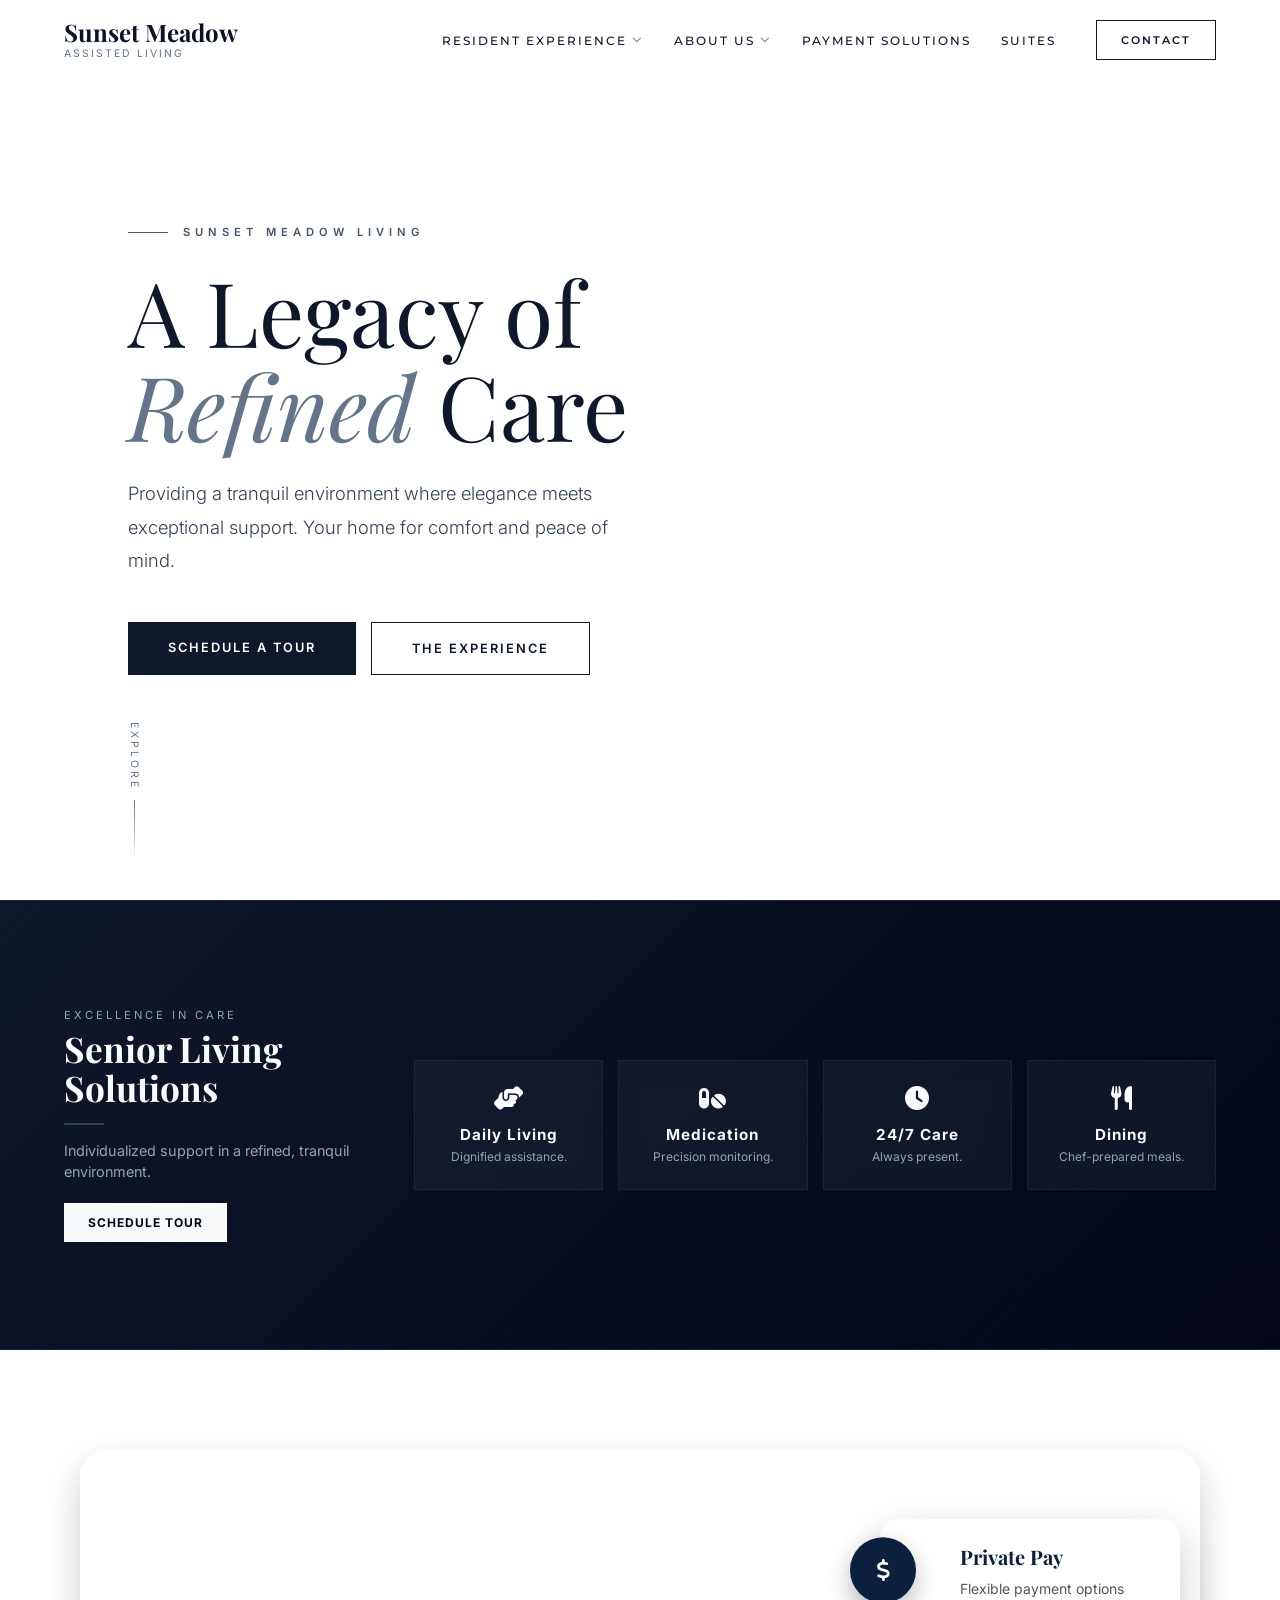
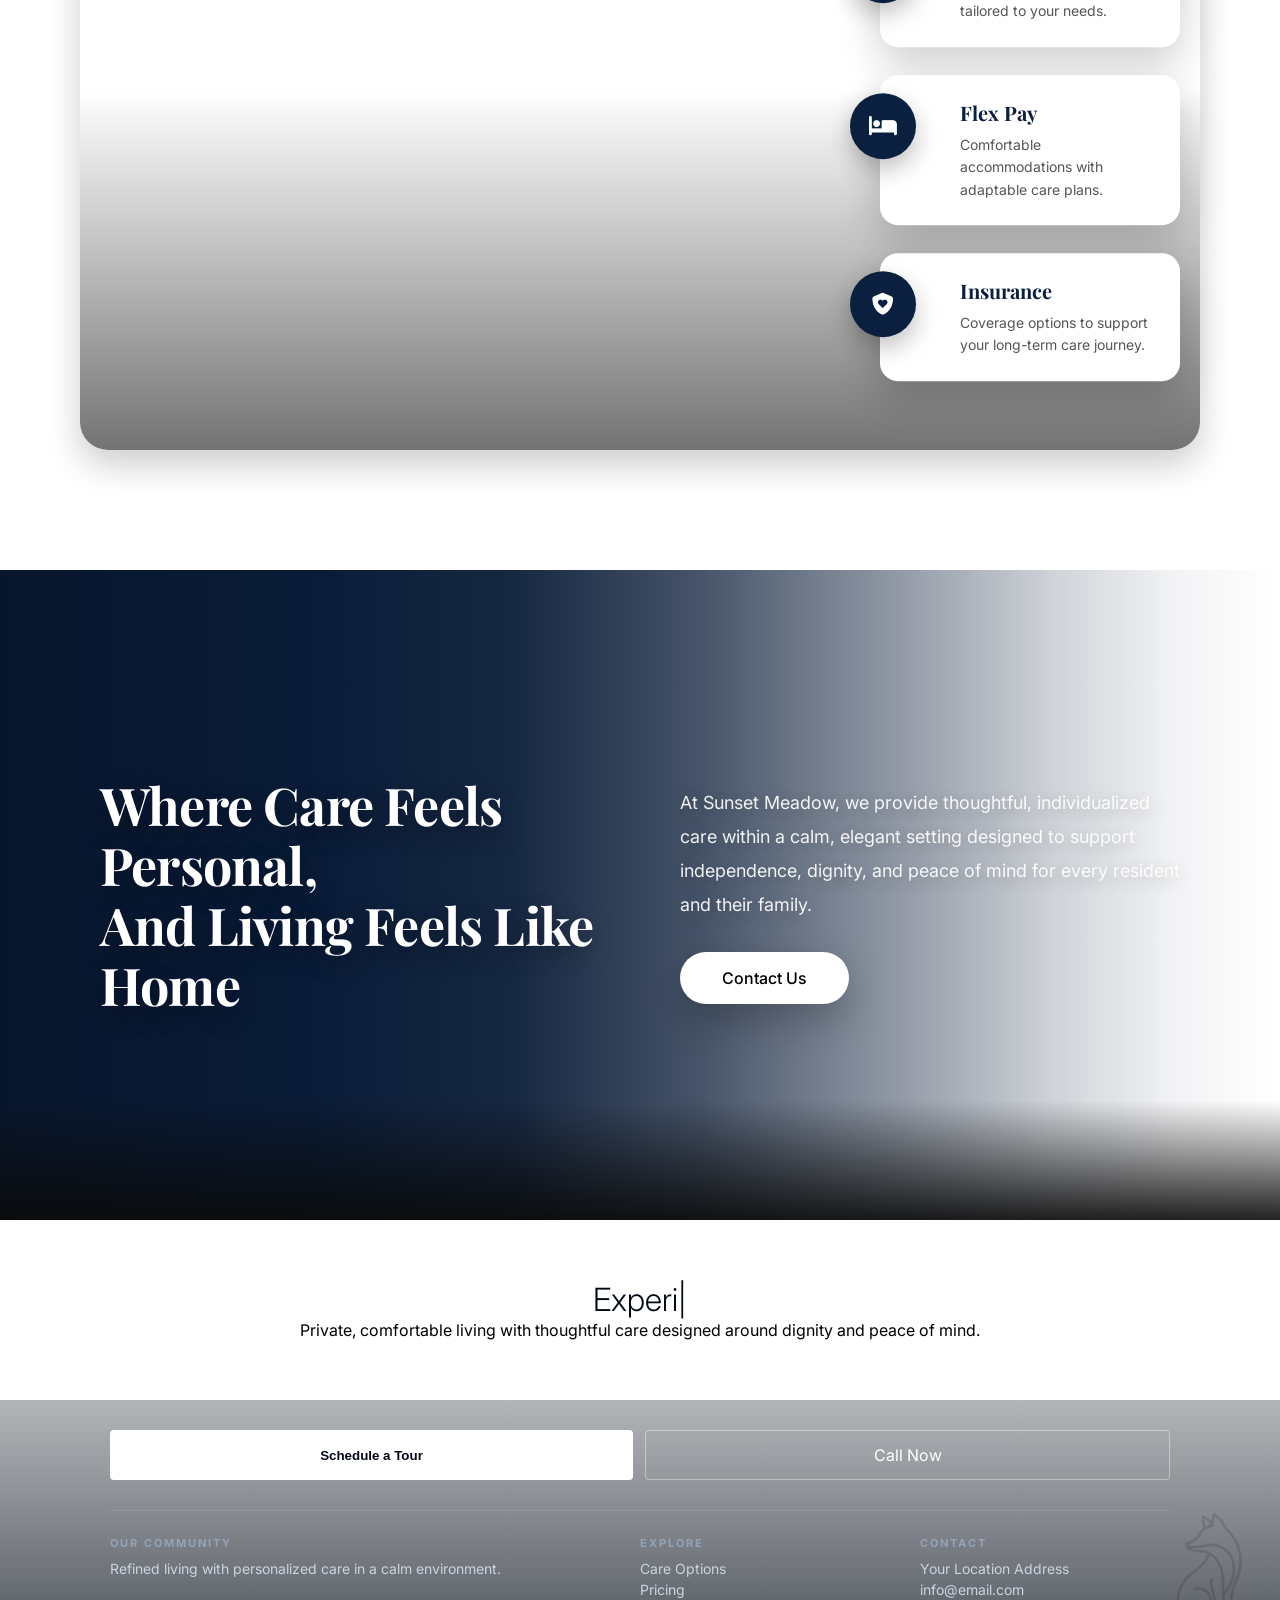
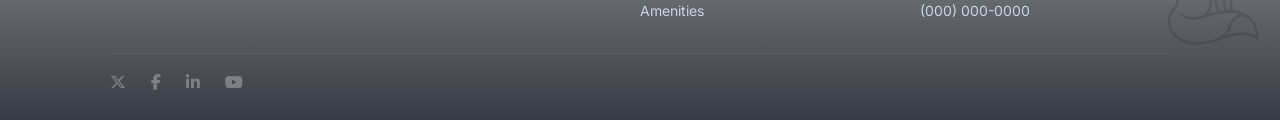
==== index.html @ da9f453d "Update index.htmlperfect base" ====
<!DOCTYPE html>
<html lang="en">

<head>

<meta charset="UTF-8">
<meta name="viewport" content="width=device-width, initial-scale=1.0">

<title>Sunset Meadow Living</title>

<link rel="stylesheet" href="style.css">

<link href="https://fonts.googleapis.com/css2?family=Playfair+Display:wght@500;600;700&family=Inter:wght@300;400;500&display=swap" rel="stylesheet">

<link href="https://fonts.googleapis.com/css2?family=Cormorant+Garamond:ital,wght@0,300;0,600;1,400&family=Montserrat:wght@200;400&display=swap" rel="stylesheet">

<link rel="stylesheet" href="https://cdnjs.cloudflare.com/ajax/libs/font-awesome/6.5.0/css/all.min.css">
</head>

  
<body>

<header class="main-header">
  <nav class="navbar">
    <a href="index.html" class="logo">
      <div class="logo-type">
        <span class="brand-name">Sunset Meadow</span>
        <span class="brand-sub">Assisted Living</span>
      </div>
    </a>

    <div class="nav-wrapper">
      <ul class="nav-links">
        <li class="dropdown">
          <a href="#" class="nav-item">Resident Experience<i class="fa-solid fa-chevron-down"></i></a>
          <ul class="dropdown-menu">
            <li><a href="#">Events</a></li>
            <li><a href="#">THE TABLE</a></li>
            <li><a href="#">Car Service</a></li>
            <li><a href="#">Life Enrichment</a></li>
          </ul>
        </li>
        <li class="dropdown">
          <a href="about.html" class="nav-item">About Us <i class="fa-solid fa-chevron-down"></i></a>
          <ul class="dropdown-menu">
            <li><a href="#">Leadership Team</a></li>
            <li><a href="#">Mission & Vision</a></li>
            <li><a href="#">Who We Serve</a></li>
            <li><a href="#">Admission Process</a></li>
          </ul>
        </li>
        <li><a href="payment.html" class="nav-item">Payment Solutions</a></li>
        <li><a href="#" class="nav-item">Suites</a></li>
      </ul>
      
      <a href="tel:YOURNUMBER" class="nav-cta">Contact</a>
    </div>

    <div class="menu-button" onclick="toggleMenu()">
      <span class="bar"></span>
      <span class="bar"></span>
    </div>
  </nav>
</header>


<div id="sideMenu" class="side-menu">
    <span class="close-btn" onclick="toggleMenu()">&times;</span>
    
    <div class="mobile-nav-content">
        <div class="mobile-dropdown">
            <a href="#" class="main-link">Resident Experience <i class="fa-solid fa-chevron-down"></i></a>
            <div class="sub-links">
                <a href="#">Events</a>
                <a href="#">The Table</a>
                <a href="#">Car Service</a>
                <a href="#">Life Enrichment</a>
            </div>
        </div>

        <div class="mobile-dropdown">
            <a href="about.html" class="main-link">About Us <i class="fa-solid fa-chevron-down"></i></a>
            <div class="sub-links">
                <a href="about.html">Leadership Team</a>
                <a href="about.html">Mission & Vision</a>
                <a href="about.html">Who We Serve</a>
                <a href="about.html">Admission Process</a>
            </div>
        </div>

        <a href="payment.html" class="main-link">Payment Solutions</a>

        <a href="#" class="main-link">Suites</a>

        <a href="tel:YOURNUMBER" class="nav-cta">Contact Us</a>
    </div>
</div>


<section class="hero">
    <div class="hero-light-overlay"></div>

    <div class="hero-content">
        <div class="hero-badge">
            <span class="badge-line"></span>
            <span class="badge-text">Sunset Meadow Living</span>
        </div>
        
        <h1>A Legacy of <br><span class="italic-serif">Refined</span> Care</h1>
        
        <p>Providing a tranquil environment where elegance meets exceptional support. Your home for comfort and peace of mind.</p>

        <div class="hero-buttons">
            <a href="#" class="btn-midnight">Schedule A Tour</a>
            <a href="#" class="btn-glass-light">The Experience</a>
        </div>
    </div>

    <div class="scroll-indicator">
        <span class="scroll-text">Explore</span>
        <div class="scroll-line"></div>
    </div>
</section>



<section class="services-section premium-reveal">
  <div class="services-overlay"></div>

  <div class="services-container">
    
    <div class="services-sidebar">
      <span class="sub-label">Excellence in Care</span>
      <h2>Senior Living<br>Solutions</h2>
      <div class="accent-line"></div>
      <p>Individualized support in a refined, tranquil environment.</p>
      <div class="services-actions">
        <a href="#" class="btn-main">Schedule Tour</a>
      </div>
    </div>

    <div class="services-grid-thin">
      <div class="glass-card">
        <i class="fas fa-hands-helping"></i>
        <div class="card-text">
          <h3>Daily Living</h3>
          <p>Dignified assistance.</p>
        </div>
      </div>

      <div class="glass-card">
        <i class="fas fa-pills"></i>
        <div class="card-text">
          <h3>Medication</h3>
          <p>Precision monitoring.</p>
        </div>
      </div>

      <div class="glass-card">
        <i class="fas fa-clock"></i>
        <div class="card-text">
          <h3>24/7 Care</h3>
          <p>Always present.</p>
        </div>
      </div>

      <div class="glass-card">
        <i class="fas fa-utensils"></i>
        <div class="card-text">
          <h3>Dining</h3>
          <p>Chef-prepared meals.</p>
        </div>
      </div>
    </div>

  </div>
</section>


</div>
<script>
const featureLinks = document.querySelectorAll(".feature-card");

featureLinks.forEach(link => {
  link.addEventListener("click", () => {

    // 🔥 vibration (mobile onlpery)
    if(navigator.vibrate){
      navigator.vibrate(15);
    }

  });
});
</script>

<section class="feature-section">

  <div class="feature-container">

    <!-- ✅ ONLY ONE MAIN CARD -->
    <div class="feature-large">

      <!-- TEXT -->

        <div class="feature-text hide-mobile">
    <h2>
        <span>Live</span>
        <span>Comfortably</span>
    </h2>
    <p>
        Find Peace of Mind, With Flexible Payment Options That Make Care Affordable and Simple. Our Counselors can help.
    </p>
</div>
    

      <!-- ✅ ICON CARDS INSIDE MAIN CARD -->
      <div class="feature-cards">

        <a href="private-pay.html" class="feature-card">
          <i class="fa-solid fa-dollar-sign"></i>
          <h3>Private Pay</h3>
          <p>Flexible payment options tailored to your needs.</p>
        </a>

        <a href="flex-pay.html" class="feature-card">
          <i class="fa-solid fa-bed"></i>
          <h3>Flex Pay</h3>
          <p>Comfortable accommodations with adaptable care plans.</p>
        </a>

        <a href="insurance.html" class="feature-card">
          <i class="fa-solid fa-shield-heart"></i>
          <h3>Insurance</h3>
          <p>Coverage options to support your long-term care journey.</p>
        </a>

      </div>

    </div> <!-- ✅ END feature-large -->

  </div> <!-- END container -->

</section>

<!-- ✅ SCRIPT OUTSIDE (clean + safe) -->
<script>
const featureLinks = document.querySelectorAll(".feature-card");

featureLinks.forEach(link => {
  link.addEventListener("click", () => {
    if (navigator.vibrate) {
      navigator.vibrate(15);
    }
  });
});
</script>



<section class="cta-section">

  <!-- BACKGROUND SLIDES -->
  <div class="cta-bg">
    <div class="cta-slide"></div>
    <div class="cta-slide"></div>
    <div class="cta-slide"></div>
    <div class="cta-slide"></div>
  </div>

  <!-- DARK OVERLAY -->
  
<div class="cta-gradient"></div>
  <!-- CONTENT -->
  <div class="cta-content">

  <!-- LEFT SIDE -->
  <div class="cta-left">
    <h2>
      Where Care Feels Personal,<br>
      And Living Feels Like Home
    </h2>
  </div>

  <!-- RIGHT SIDE -->
  <div class="cta-right">
    <p>
      At Sunset Meadow, we provide thoughtful, individualized care within a calm,
      elegant setting designed to support independence, dignity, and peace of mind
      for every resident and their family.
    </p>

    <a href="#" class="cta-btn">Contact Us</a>
  </div>

</div>



</section>


<section class="pre-footer">
  <div class="pre-footer-content">
    <h2 id="typing-text"></h2>
    <p>Private, comfortable living with thoughtful care designed around dignity and peace of mind.</p>
  </div>
</section>

<footer class="video-footer animate-on-scroll">
  
  <video autoplay muted loop playsinline class="footer-video-bg">
    <source src="timelapse-of-noctilucent-clouds-and-a-vibrant-sunrise.mp4" type="video/mp4">
  </video>

  <div class="footer-tint"></div>

  <div class="footer-fox">
    <img src="fox.svg" alt="Fox Logo">
  </div>

  <div class="footer-content">
    <div class="footer-actions">
      <button class="btn-gold" onclick="openModal()">Schedule a Tour</button>
      <a href="tel:0000000000" class="btn-phone">Call Now</a>
    </div>

    <div class="footer-grid">
      <div class="grid-col community-col">
        <h4>Our Community</h4>
        <p>Refined living with personalized care in a calm environment.</p>
      </div>

      <div class="grid-col">
        <h4>Explore</h4>
        <div class="footer-links">
          <a href="#">Care Options</a>
          <a href="#">Pricing</a>
          <a href="#">Amenities</a>
        </div>
      </div>

      <div class="grid-col">
        <h4>Contact</h4>
        <p>Your Location Address</p>
        <p>info@email.com</p>
        <p>(000) 000-0000</p>
      </div>

      </div>

    <div class="footer-socials">
  <a href="#"><i class="fa-brands fa-x-twitter"></i></a>
  
  <a href="#"><i class="fa-brands fa-facebook-f"></i></a>
  
  <a href="#"><i class="fa-brands fa-linkedin-in"></i></a>
  
  <a href="#"><i class="fa-brands fa-youtube"></i></a>
</div>

 
  </div>
</footer>




   
  
  <!-- booking model  -->

  
  
<div id="bookingModal" class="modal">

  <div class="modal-content">
    <span class="close" onclick="closeModal()">&times;</span>

    <h2>Schedule a Private Tour</h2>

    <form action="https://formsubmit.co/sunsetmeadowlivingllc@gmail.com" method="POST">

      <input type="text" name="name" placeholder="Full Name" required>
      <input type="tel" name="phone" placeholder="Phone Number" required>
      <input type="email" name="email" placeholder="Email" required>

      <input type="date" name="date" required>

      <select name="service">
        <option>Private Pay</option>
        <option>Flex Pay</option>
        <option>Insurance</option>
      </select>

      <textarea name="notes" placeholder="Additional notes"></textarea>

      <input type="hidden" name="_subject" value="New Tour Booking Request">
      <input type="hidden" name="_captcha" value="false">

      <button type="submit" class="btn-gold">Submit Request</button>
    </form>

  </div>

</div>

  <script>


  window.addEventListener('scroll', function() {
    const header = document.querySelector('.main-header');
    
    // If the user scrolls more than 50px, add the 'scrolled' class
    if (window.scrollY > 50) {
        header.classList.add('scrolled');
    } else {
        header.classList.remove('scrolled');
    }
});

/* ==========================================
   MOBILE DROPDOWN TOGGLE LOGIC
============================================= */
document.querySelectorAll('.mobile-dropdown .main-link').forEach(link => {
    link.addEventListener('click', function(e) {
        // Only trigger if there is a sub-menu
        const subMenu = this.nextElementSibling;
        if (subMenu && subMenu.classList.contains('sub-links')) {
            e.preventDefault(); // Stop the "#" from jumping the page
            
            // Toggle the display
            const isVisible = subMenu.style.display === 'block';
            subMenu.style.display = isVisible ? 'none' : 'block';
            
            // Optional: Rotate the chevron icon
            const icon = this.querySelector('i');
            if(icon) {
                icon.style.transform = isVisible ? 'rotate(0deg)' : 'rotate(180deg)';
                icon.style.transition = '0.3s';
            }
        }
    });
});
/* =========================
   MODAL
========================= */

window.openModal = function(){
  document.getElementById("bookingModal").style.display = "block";
}

window.closeModal = function(){
  document.getElementById("bookingModal").style.display = "none";
}

window.addEventListener("click", function(event){
  const modal = document.getElementById("bookingModal");
  if(event.target === modal){
    modal.style.display = "none";
  }
});

/* =========================
   PARALLAX
========================= */
/* =========================
   PARALLAX
========================= */

/* ==========================================
   1. GLOBAL SCROLL LOGIC 
============================================= */
window.addEventListener('scroll', function() {
    const header = document.querySelector('.navbar');
    if (header) {
        header.classList.toggle('scrolled', window.scrollY > 50);
    }

    const video = document.querySelector(".footer-video");
    if (video) {
        video.style.transform = `translateY(${window.scrollY * 0.2}px)`;
    }
});

/* ==========================================
   2. MENU TOGGLE (Mobile)
============================================= */
function toggleMenu() {
    const menu = document.getElementById("sideMenu");
    menu.classList.toggle("active");
    
    // Prevent background scrolling when menu is open
    if (menu.classList.contains("active")) {
        document.body.style.overflow = "hidden";
    } else {
        document.body.style.overflow = "auto";
    }
}
const observerOptions = {
    root: null,
    // rootMargin '0px -20px' helps trigger animations slightly before 
    // they hit the viewport edge on narrow mobile screens
    rootMargin: '0px 0px -50px 0px', 
    threshold: 0.05 // Trigger when only 5% of the card is visible
};

const observer = new IntersectionObserver((entries) => {
    entries.forEach(entry => {
        if (entry.isIntersecting) {
            entry.target.classList.add('is-visible');
        }
    });
}, observerOptions);

// Apply it to your section and cards
document.querySelectorAll('.premium-reveal, .glass-card').forEach(el => {
    observer.observe(el);
});

   
    
/* ==========================================
   3. ANIMATIONS & TYPING
============================================= */
const featureCards = document.querySelectorAll(".feature-card");
const ctaSection = document.querySelector(".cta-content");
const footerSection = document.querySelector(".video-footer");
const preFooter = document.querySelector(".pre-footer");

let hasTyped = false; 

function typeWriter() {
    const target = document.getElementById("typing-text");
    const typeText = "Experience Care That Feels Like Home";
    let typeIndex = 0;

    function type() {
        if (target && typeIndex < typeText.length) {
            target.innerHTML += typeText.charAt(typeIndex);
            typeIndex++;
            setTimeout(type, 70);
        }
    }
    type();
}

const universalCallback = (entries) => {
    entries.forEach(entry => {
        if (entry.isIntersecting) {
            entry.target.classList.add("show");
            
            if (entry.target.classList.contains("pre-footer") && !hasTyped) {
                hasTyped = true;
                typeWriter();
            }
            
            if (entry.target.classList.contains("video-footer")) {
                entry.target.classList.add("is-visible"); 
            }
        } else {
            // Only remove 'show' for cards so they re-animate
            if (entry.target.classList.contains("feature-card")) {
                entry.target.classList.remove("show");
            }
        }
    });
};

const mainObserver = new IntersectionObserver(universalCallback, { threshold: 0.15 });

// Activate Observers
featureCards.forEach(card => mainObserver.observe(card));
if (ctaSection) mainObserver.observe(ctaSection);
if (preFooter) mainObserver.observe(preFooter);
if (footerSection) mainObserver.observe(footerSection);

</script> 

    <script>
      window.chatbaseConfig = {
        chatbotId: "PhPwg7-iLonUCo-_uKjPY",
      }
    </script>
    <script
      src="https://www.chatbase.co/embed.min.js"
      id="PhPwg7-iLonUCo-_uKjPY"
      defer>
    </script>

    
</script> </body>
</html>
---- style.css ----
/* RESET perfect */



/* perfectNAVBAR */

/* --- EDITORIAL NAVBARperfectbasee --- */
/* --- EDITORIAL NAVBAR --- */


/* --- INITIAL STATE (Top of page) --- */
/* ==========================================
   EDITORIAL SLIM NAVBAR (OUTLINE LOGO)
============================================= */

/* --- 1. HEADER CORE --- */
.main-header {
    position: fixed;
    top: 0;
    left: 0;
    width: 100%;
    z-index: 1000;
    transition: all 0.4s cubic-bezier(0.4, 0, 0.2, 1);
    background: transparent;
}

/* Scrolled State (Frosted White) */
.main-header.scrolled {
    background: rgba(255, 255, 255, 0.85);
    backdrop-filter: blur(15px);
    -webkit-backdrop-filter: blur(15px);
    box-shadow: 0 4px 30px rgba(0, 0, 0, 0.03);
}

/* --- 2. NAVIGATION LAYOUT --- */
.navbar {
    width: 100%;
    max-width: 1440px;
    margin: 0 auto;
    padding: 20px 5%; /* Breathable for cottage comfort */
    display: flex;
    justify-content: space-between;
    align-items: center;
    transition: padding 0.4s ease;
}

.main-header.scrolled .navbar {
    padding: 12px 5%; 
}

/* --- 3. LOGO LOCKUP (FOX + TEXT) --- */


/* Brand Typography */
/* Removes the link underline and forces the brand color */
.logo {
    text-decoration: none !important; /* This kills the line */
    display: flex;
    align-items: center;
    outline: none;
}

.logo-type {
    display: flex;          /* Activates Flexbox */
    flex-direction: column; /* Stacks children vertically */
    align-items: flex-start; /* Keeps them aligned to the left */
    text-decoration: none;  /* Double-check to keep lines off */
    line-height: 1.1;       /* Pulls the two lines closer together for a tight, pro look */
}

/* Optional: Add a tiny bit of space if they feel too crowded */
.brand-name {
    margin-bottom: 2px;
}

/* Optional: Subtle hover effect instead of an underline */
.logo:hover .brand-name {
    color: #64748b; /* Shifts to Slate Grey on hover */
    transition: 0.3s ease;
}

/* --- 4. NAV LINKS MENU --- */
.nav-links {
    display: flex;
    list-style: none;
    gap: 35px;
}

.nav-item {
    text-decoration: none;
    font-family: 'Montserrat', sans-serif;
    font-size: 0.75rem;
    font-weight: 600;
    text-transform: uppercase;
    letter-spacing: 2px;
    color: #0a1128;
    transition: 0.3s;
}

.nav-item:hover {
    color: #64748b;
}/* Keep the rest of the logo text looking sharp */

.brand-name {
    font-family: 'Playfair Display', serif;
    font-size: 1.5rem; 
    font-weight: 700;
    color: #0a1128;
    line-height: 1;
}

.brand-sub {
    font-family: 'Inter', sans-serif;
    font-size: 0.65rem;
    text-transform: uppercase;
    letter-spacing: 2px;
    color: #64748b;
    margin-top: 2px;
}

.logo-mark svg {
    height: 100%;
    width: 100%;
    /* This color is what "currentColor" refers to */
    color: #0f172a; 
    display: block;
}

/* Nav Links */
.nav-wrapper {
    display: flex;
    align-items: center;
    gap: 40px;
}

.nav-links {
    display: flex;
    list-style: none;
    gap: 30px;
}

.nav-item {
    text-decoration: none;
    font-family: 'Montserrat', sans-serif;
    font-size: 0.75rem;
    font-weight: 500;
    text-transform: uppercase;
    letter-spacing: 2px;
    color: #0f172a;
    transition: 0.3s;
    display: flex;
    align-items: center;
    gap: 5px;
}

.nav-item i {
    font-size: 0.6rem;
    opacity: 0.5;
}

.nav-item:hover {
    color: #64748b;
}

/* Dropdown Menu - Editorial Style */
.dropdown { position: relative; }

.dropdown-menu {
    position: absolute;
    top: 150%;
    left: 0;
    background: #ffffff;
    min-width: 200px;
    padding: 20px;
    list-style: none;
    opacity: 0;
    visibility: hidden;
    transform: translateY(10px);
    transition: 0.3s;
    box-shadow: 0 10px 40px rgba(0,0,0,0.08);
    border-top: 2px solid #0f172a;
}

.dropdown:hover .dropdown-menu {
    opacity: 1;
    visibility: visible;
    transform: translateY(0);
}

.dropdown-menu li a {
    text-decoration: none;
    font-family: 'Montserrat', sans-serif;
    font-size: 0.7rem;
    color: #475569;
    display: block;
    padding: 10px 0;
    letter-spacing: 1px;
    transition: 0.2s;
}

.dropdown-menu li a:hover {
    color: #0f172a;
    padding-left: 5px;
}

/* Nav CTA Button */
.nav-cta {
    text-decoration: none;
    font-family: 'Montserrat', sans-serif;
    font-size: 0.7rem;
    font-weight: 600;
    text-transform: uppercase;
    letter-spacing: 2px;
    padding: 12px 24px;
    border: 1px solid #0f172a;
    color: #0f172a;
    transition: 0.4s;
}

.nav-cta:hover {
    background: #0f172a;
    color: #fff;
}

/* Menu Button (Mobile) */
.menu-button {
    display: none;
    flex-direction: column;
    gap: 6px;
    cursor: pointer;
}

.bar {
    width: 25px;
    height: 1px;
    background: #0f172a;
    transition: 0.3s;
}

/* --- MOBILE NAV --- */
@media (max-width: 992px) {
    .nav-wrapper { display: none; }
    .menu-button { display: flex; }
    .main-header { padding: 15px 0; }
}
.mobile-group {
    display: flex;
    flex-direction: column;
    margin-bottom: 25px;
    width: 100%;
    text-align: center;
}

.group-title {
    font-size: 0.7rem;
    text-transform: uppercase;
    letter-spacing: 2px;
    color: #64748b; /* Your Brand Grey */
    margin-bottom: 10px;
}

.mobile-nav-content a {
    font-size: 1.2rem;
    padding: 8px 0;
    color: white;
    text-decoration: none;
    transition: 0.3s;
}

.mobile-nav-content a:hover {
    color: #94a3b8; /* Light slate hover */
}
/* SIDE MENU */

/* =========================
   FULL SCREEN MOBILE MENU
   ========================= */
/* ==========================================
   FINAL CLEAN MOBILE MENU (RIGHT SLIDE)
   ============================================= */
/* ==========================================
   FINAL CLEAN MOBILE MENU (RIGHT SLIDE)
   ============================================= */
.side-menu {
    height: 100%;
    width: 0; 
    position: fixed;
    z-index: 2000;
    top: 0;
    right: 0; 
    left: auto;
    
    /* --- THE FROSTED GLASS RECIPE --- */
    background: rgba(255, 255, 255, 0.7) !important; /* Lowered opacity for more transparency */
    backdrop-filter: blur(20px) saturate(160%) !important; /* Deep blur + vibrant colors behind */
    -webkit-backdrop-filter: blur(20px) saturate(160%); /* Safari Support */
    
    border-left: 1px solid rgba(255, 255, 255, 0.3); /* Soft edge highlight */
    overflow-x: hidden;
    transition: 0.5s cubic-bezier(0.77, 0.2, 0.05, 1.0);
    padding-top: 100px;
    display: flex;
    flex-direction: column;
}
/* SUB LINKS (GREY - NO LINES) */
/* Ensure the sub-links are hidden initially */
.sub-links {
    display: none;
    padding: 10px 0 20px 0;
    text-align: center;
}
.sub-links a {
    font-family: 'Montserrat', sans-serif;
    font-size: 1.1rem;
    color: #6c757d !important;
    text-decoration: none;
    padding: 8px 0;
    display: block;
    border: none !important;
}

/* Slide distance - Full screen */
.side-menu.active {
    width: 100%;
}

.mobile-nav-content {
    width: 100%;
    padding: 0 40px;
    text-align: center;
}

/* MAIN LINKS (MIDNIGHT BLUE - NO LINES) */
.main-link {
    font-family: 'Playfair Display', serif;
    font-size: 1.8rem;
    color: #0a1128 !important; 
    text-decoration: none;
    padding: 20px 0;
    display: block;
    border: none !important; /* Removes the grey lines */
}




/* THE BUTTON (MIDNIGHT) */
.side-menu .nav-cta {
    background: #0a1128;
    color: #ffffff !important;
    margin: 40px auto 0;
    padding: 18px 40px;
    display: inline-block;
    min-width: 200px;
    font-family: 'Montserrat', sans-serif;
    text-transform: uppercase;
    letter-spacing: 2px;
    text-decoration: none;
    font-weight: 600;
}

.close-btn {
    color: #0a1128;
    position: absolute;
    top: 30px;
    right: 30px;
    font-size: 35px;
    cursor: pointer;
}

/* HERO */

/* --- FULL-WIDTH LIGHT LUXURY HERO --- */
/* BASE HERO LOGIC */
/* 1. BASE HERO DEFAULTS */
/* --- 1. THE MAIN INDEX HERO (Full Height) --- */
/* --- FULL-WIDTH LIGHT LUXURY HERO (RESTORED ORIGINAL) --- */
.hero {
    height: 100vh;
    width: 100%;
    background: url("https://github.com/WhiteLeafcotton/MeadowSunSetliving/blob/main/Image%201.jpeg?raw=true") center/cover no-repeat;
    display: flex;
    align-items: center;
    padding: 0 10%;
    position: relative;
    overflow: hidden;
    background-attachment: fixed; /* Your original parallax effect */
    z-index: 5;
}

/* Specific override for About Page Hero */
.hero.hero-about {
    height: 50vh; 
    background: url("https://github.com/WhiteLeafcotton/MeadowSunSetliving/blob/main/Image%2012.jpeg?raw=true") center/cover no-repeat;
    background-attachment: scroll;
    position: sticky; /* This enables the slide-over */
    top: 0;
    z-index: -1; /* Pushes it back ONLY on the about page */
}

/* THE SLIDE-OVER TRIGGER (ABOUT PAGE ONLY) */
/* This ensures other sections slide over the sticky About hero */
.hero.hero-about ~ section,
.hero.hero-about ~ .main-content-wrapper {
    position: relative;
    z-index: 10;
    background: #ffffff;
}

/* --- THE REST IS YOUR ORIGINAL DESIGN CODE --- */

.hero-light-overlay {
    position: absolute;
    top: 0; left: 0;
    width: 100%; height: 100%;
    background: linear-gradient(to right, 
        rgba(255, 255, 255, 0.7) 0%, 
        rgba(255, 255, 255, 0.3) 50%, 
        transparent 100%);
    z-index: 1;
}

.hero-content {
    position: relative;
    z-index: 2;
    max-width: 750px;
}

.hero-badge {
    display: flex;
    align-items: center;
    gap: 15px;
    margin-bottom: 25px;
}

.badge-line {
    width: 40px;
    height: 1px;
    background: #475569;
}

.badge-text {
    text-transform: uppercase;
    letter-spacing: 5px;
    font-size: 0.7rem;
    color: #475569;
    font-weight: 600;
}

.hero h1 {
    font-size: clamp(50px, 7vw, 90px);
    font-family: "Playfair Display", serif;
    color: #0f172a;
    line-height: 1.05;
    margin-bottom: 25px;
    font-weight: 400;
}

.italic-serif {
    font-style: italic;
    color: #64748b;
}

.hero p {
    font-size: 1.15rem;
    line-height: 1.8;
    color: #334155;
    max-width: 500px;
    margin-bottom: 45px;
    font-weight: 300;
}

/* Luxury Buttons */
.hero-buttons {
    display: flex;
    gap: 15px;
}

.btn-midnight {
    padding: 18px 40px;
    background: #0f172a;
    color: #ffffff;
    text-decoration: none;
    font-size: 0.8rem;
    font-weight: 600;
    letter-spacing: 2px;
    text-transform: uppercase;
    transition: 0.4s ease;
}

.btn-glass-light {
    padding: 18px 40px;
    border: 1px solid #0f172a;
    color: #0f172a;
    text-decoration: none;
    font-size: 0.8rem;
    font-weight: 600;
    letter-spacing: 2px;
    text-transform: uppercase;
    transition: 0.4s ease;
}

.scroll-indicator {
    position: absolute;
    bottom: 40px;
    left: 10%;
    z-index: 2;
    display: flex;
    flex-direction: column;
    align-items: center;
    gap: 10px;
}

.scroll-text {
    font-size: 0.65rem;
    text-transform: uppercase;
    letter-spacing: 3px;
    color: #64748b;
    writing-mode: vertical-lr;
}

.scroll-line {
    width: 1px;
    height: 60px;
    background: linear-gradient(to bottom, #64748b, transparent);
}
/* --- MOBILE ADAPTATION --- */
/* --- EXTRA SPECIAL MOBILE HERO --- */
/* --- MOBILE ADAPTATION --- */
/* --- PREMIUM DESKTOP-STYLE MOBILE HERO --- */
@media (max-width: 768px) {
    .hero {
        padding: 0 10%; /* Keep that generous 10% breathing room on the left */
        justify-content: flex-start; /* Keeps text left-aligned, not centered */
        background-attachment: scroll; /* Better performance on mobile chips */
    }

    .hero-light-overlay {
        /* We make the light wash a bit more solid (0.8) so text is 100% readable over the image */
        background: linear-gradient(to right, 
            rgba(255, 255, 255, 0.85) 0%, 
            rgba(255, 255, 255, 0.4) 70%, 
            transparent 100%);
    }

    .hero-content {
        max-width: 100%; /* Let it use the available width */
        text-align: left; /* Strict left alignment to match desktop */
    }

    .hero h1 {
        font-size: 2.8rem; /* Large enough to feel "Premium" but fits the screen */
        line-height: 1.1;
        margin-bottom: 20px;
    }

    .hero p {
        font-size: 0.95rem;
        max-width: 90%; /* Don't let text hit the right edge */
        margin-bottom: 35px;
    }

    /* Keep the buttons sleek and side-by-side if they fit, or stack elegantly */
    .hero-buttons {
        flex-direction: column; /* Stacking is safer for long mobile text */
        align-items: flex-start;
        gap: 15px;
    }

    .btn-midnight, .btn-glass-light {
        width: auto; /* Keeps them from looking like "blocks" */
        min-width: 200px;
        padding: 14px 25px;
        text-align: center;
    }

    /* The Scroll Indicator - We keep this because it looks expensive */
    .scroll-indicator {
        left: 10%;
        bottom: 30px;
        transform: scale(0.8); /* Scale it down slightly for mobile */
    }

    /* The Fox Watermark - Move it to the bottom right corner */
    .hero-watermark {
        right: 20px;
        bottom: 20px;
        width: 80px;
        opacity: 0.1; /* Keep it very faint like a real watermark */
    }
}
/* SERVICES */

/* --- SERVICES REDESIGN --- */
/* --- ULTRATHIN SERVICES SECTION --- */
/* --- ULTRATHIN MIDNIGHT SERVICES --- */
.services-section {
    position: relative;
    padding: 40px 5%; /* Heavily reduced padding */
    min-height: 450px; /* Forces it to stay thin */
    display: flex;
    align-items: center;
    background: #0f172a; /* Deep Slate Blue/Grey base */
    color: #ffffff;
    overflow: hidden;
    border-top: 1px solid rgba(255,255,255,0.05);
    border-bottom: 1px solid rgba(255,255,255,0.05);
}

.services-overlay {
    position: absolute;
    top: 0; left: 0; width: 100%; height: 100%;
    /* Gradient from Deep Blue-Grey to Black */
    background: linear-gradient(135deg, rgba(15, 23, 42, 0.9) 0%, rgba(2, 6, 23, 0.95) 100%);
    z-index: 1;
}

.services-container {
    position: relative;
    z-index: 2;
    max-width: 1400px;
    margin: 0 auto;
    display: flex;
    gap: 50px;
    align-items: center;
    width: 100%;
}

/* Sidebar Styling */
.services-sidebar {
    flex: 0 0 300px; /* Fixed width for the text side */
}

.sub-label {
    text-transform: uppercase;
    letter-spacing: 3px;
    font-size: 0.7rem;
    color: #94a3b8; /* Steel Grey */
    display: block;
    margin-bottom: 8px;
}

.services-sidebar h2 {
    font-family: 'Playfair Display', serif;
    font-size: 2.2rem;
    line-height: 1.1;
    margin-bottom: 15px;
    color: #f8fafc; /* Crisp White */
}

.accent-line {
    width: 40px;
    height: 2px;
    background: #334155; /* Blue-Grey accent */
    margin-bottom: 15px;
}

.services-sidebar p {
    font-size: 0.9rem;
    color: #94a3b8;
    margin-bottom: 20px;
    line-height: 1.5;
}

/* The Horizontal Grid */
.services-grid-thin {
    flex: 1;
    display: grid;
    grid-template-columns: repeat(4, 1fr); /* 4 boxes in one row */
    gap: 15px;
}

.glass-card {
    background: rgba(30, 41, 59, 0.4); /* Deep Blue-Grey Glass */
    backdrop-filter: blur(12px);
    border: 1px solid rgba(255, 255, 255, 0.05);
    padding: 25px 15px;
    text-align: center;
    transition: all 0.4s cubic-bezier(0.4, 0, 0.2, 1);
}

.glass-card:hover {
    background: rgba(51, 65, 85, 0.6);
    border-color: rgba(255, 255, 255, 0.2);
    transform: translateY(-5px);
}

.glass-card i {
    font-size: 1.5rem;
    color: #f8fafc; /* White icons */
    margin-bottom: 15px;
    display: block;
}

.glass-card h3 {
    font-size: 0.95rem;
    margin-bottom: 5px;
    letter-spacing: 1px;
    color: #f8fafc;
}

.glass-card p {
    font-size: 0.75rem;
    color: #94a3b8;
    margin: 0;
}

/* Buttons */
.btn-main {
    display: inline-block;
    padding: 12px 24px;
    background: #f8fafc;
    color: #020617;
    text-decoration: none;
    font-size: 0.75rem;
    font-weight: 700;
    letter-spacing: 1px;
    text-transform: uppercase;
}

/* Responsive (Stack for mobile) */
/* --- PREMIUM MOBILE REFINEMENT --- */
@media (max-width: 768px) {
    .services-section {
        padding: 40px 20px;
        min-height: auto; /* Let it hug the content */
    }

    .services-container {
        flex-direction: column; /* Stack sidebar over grid */
        gap: 30px;
        text-align: center;
    }

    .services-sidebar {
        flex: 1;
        width: 100%;
    }

    .services-sidebar h2 {
        font-size: 1.8rem; /* Slightly smaller for mobile headers */
        margin-bottom: 10px;
    }

    .accent-line {
        margin: 0 auto 15px; /* Center the line */
    }

    .services-sidebar p {
        font-size: 0.8rem;
        max-width: 280px;
        margin: 0 auto 20px;
    }

    /* THE COMPACT 2x2 GRID */
    .services-grid-thin {
        display: grid;
        grid-template-columns: 1fr 1fr; /* Two boxes per row */
        gap: 10px; /* Tight gap for that "app-like" look */
        width: 100%;
    }

    .glass-card {
        padding: 20px 10px;
        background: rgba(30, 41, 59, 0.5); /* Slightly darker for better mobile contrast */
        border-radius: 4px;
    }

    .glass-card i {
        font-size: 1.2rem; /* Scale down icons */
        margin-bottom: 8px;
    }

    .glass-card h3 {
        font-size: 0.75rem; /* Clean and small */
        letter-spacing: 0.5px;
        margin-bottom: 4px;
    }

    .glass-card p {
        font-size: 0.65rem; /* Ultra-compact descriptions */
        line-height: 1.2;
    }

    .services-actions .btn-main {
        width: 100%; /* Full width button is easier to thumb-click */
        padding: 14px;
        font-size: 0.7rem;
    }
}

/* Extra small screens (iPhone SE / Fold) */
@media (max-width: 380px) {
    .services-grid-thin {
        gap: 8px;
    }
    .services-sidebar h2 {
        font-size: 1.5rem;
    }
}

@media (max-width: 768px) {
    /* 1. Ensure the container doesn't clip the animation */
    .services-section {
        overflow: visible !important;
    }

    /* 2. The "Fade & Slide Up" for mobile cards */
    .glass-card {
        opacity: 0;
        transform: translateY(30px);
        transition: all 0.8s cubic-bezier(0.22, 1, 0.36, 1);
    }

    /* 3. The Magic Trigger: This forces them to appear when 10% on screen */
    .glass-card.is-visible, 
    .premium-reveal.is-visible .glass-card {
        opacity: 1;
        transform: translateY(0);
    }
}
/* =========================
   FEATURE SECTION BACKGROUND
========================= */
/* =========================
   FEATURE SECTION
/* =========================
   FEATURE SECTION
========================= */
/* =========================
   DESKTOP FEATURES (min-width: 769px)
/* =========================
   DESKTOP FEATURES (min-width: 769px)
========================= */
@media (min-width: 769px){

/* =========================
   FEATURE SECTION
========================= */
.feature-section{
  position: relative;
  z-index: 1;
  background-image: url("https://github.com/WhiteLeafcotton/MeadowSunSetliving/blob/main/Gemini_Generated_Image_mslphrmslphrmslp.png?raw=true");
  background-size: cover;
  background-position: center;
  background-repeat: no-repeat;
  padding: 100px 0 120px; /* top + bottom spacing */
}

/* =========================
   CONTAINER
========================= */
.feature-container{
  position: relative;
  max-width: 1200px;
  margin: auto;
  padding: 0 40px;
}

/* =========================
   MAIN CARD
========================= */
.feature-large{
  background-image: url("https://github.com/WhiteLeafcotton/MeadowSunSetliving/blob/main/Image%207.jpeg?raw=true");
  background-size: cover;
  background-position: center;
  border-radius: 28px;
  height: 520px;
  position: relative; /* icons positioned relative to this */
  overflow: visible;  /* allow icons to float slightly outside */
  display: flex;
  align-items: flex-end;
  padding: 40px;
  box-shadow: 0 15px 35px rgba(0,0,0,0.2);
  transition: transform 0.4s ease;
}

.feature-large:hover {
  transform: scale(1.01);
}

/* OVERLAY FOR DEPTH */
.feature-large::after {
  content: '';
  position: absolute;
  inset: 0;
  background: linear-gradient(to top, rgba(0,0,0,0.55), transparent 60%);
  border-radius: 28px;
}

/* =========================
   TEXT ON IMAGE
========================= */
.feature-large h2{
  font-family: 'Playfair Display', serif;
  font-size: 48px;
  line-height: 1.1;
  letter-spacing: -1px;
  margin: 0 0 12px;
  color: white;
}

.feature-large p{
  font-size: 17px;
  line-height: 1.8;
  color: rgba(255,255,255,0.95);
  max-width: 520px;
  margin: 0;
}

/* =========================
   FLOATING CARDS
========================= */
.feature-cards{
  position: absolute;
  top: 50%;                /* vertically center relative to main card */
  right: -40px;             /* slight float outside card */
  transform: translateY(-50%);
  display: flex;
  flex-direction: column;
  gap: 28px;
  width: 360px;
  z-index: 2;
}

/* =========================
   CARD
========================= */
.feature-card{
  position: relative;
  background: white;
  padding: 24px 24px 24px 80px;
  border-radius: 18px;
  box-shadow: 0 15px 40px rgba(0,0,0,0.2);
  display: flex;
  flex-direction: column;
  gap: 8px;
  max-width: 300px;
  cursor: pointer;
  transition: transform 0.4s ease, box-shadow 0.4s ease;
}

.feature-card:hover{
  transform: translateX(8px) translateY(-4px);
  box-shadow: 0 25px 60px rgba(0,0,0,0.3);
}

/* ICON */
.feature-card i{
  position: absolute;
  left: -30px; /* icon pops out slightly */
  top: 18px;
  width: 66px;
  height: 66px;
  display: flex;
  align-items: center;
  justify-content: center;
  font-size: 22px;
  color: white;
  background: #0b1f3f;
  border-radius: 50%;
  box-shadow: 0 10px 25px rgba(0,0,0,0.25);
  transition: transform 0.4s ease, box-shadow 0.4s ease;
}

.feature-card:hover i{
  transform: scale(1.15);
  box-shadow: 0 15px 40px rgba(0,0,0,0.35);
}

/* =========================
   CARD TEXT
========================= */
.feature-card h3{
  font-family: 'Playfair Display', serif;
  font-size: 20px;
  margin: 0;
  color: #0b1f3f;
}

.feature-card p{
  font-size: 14px;
  line-height: 1.6;
  color: #555;
  margin: 0;
}

/* =========================
   FORCE TEXT TO LOOK NON-LINK
========================= */
.feature-card,
.feature-card:link,
.feature-card:visited,
.feature-card:hover,
.feature-card:active,
.feature-card:focus {
  text-decoration: none !important;
  color: inherit !important;
}

.feature-card h3{
  text-decoration: none !important;
}

.feature-card p{
  text-decoration: none !important;
}

/* =========================
   LARGE SCREEN TWEAK
========================= */
@media (min-width: 1200px){
  .feature-large{
    height: 600px;
  }
}

} /* END desktop media query *//* END desktop media query */


 /* MOBILE VIEW */
/* MOBILE VIEW */
/* MOBILE VIEW */
@media (max-width: 768px) {
    /* 1. HIDE THE MAIN TEXT (Live Comfortably) */
    .feature-text, 
    .feature-text h2, 
    .feature-text p,
    .hide-mobile {
        display: none !important;
    }

    /* 2. FEATURE LARGE CARD STYLES */
    .feature-large {
        position: relative;
        display: block;
        width: 82%;
        max-width: 360px;
        height: 420px;
        margin: 20px auto;
        border-radius: 18px;
        overflow: visible;
        background-image: url("https://github.com/WhiteLeafcotton/MeadowSunSetliving/blob/main/Image%207.jpeg?raw=true");
        background-size: cover;
        background-position: center;
    }

    /* 3. FLOATING ICON STACK (Your Icons) */
    .feature-cards {
        position: absolute;
        bottom: 88px;
        right: -20px;
        display: flex;
        flex-direction: column;
        align-items: flex-end;
        gap: 16px;
        z-index: 10;
    }

    .feature-card {
        display: flex !important;
        flex-direction: column !important;
        align-items: center !important;
        padding: 0 !important;
        background: none !important;
        box-shadow: none !important;
        text-decoration: none;
    }

    .feature-card i {
        position: absolute !important;
        width: 66px;
        height: 66px;
        font-size: 38px;
        display: flex;
        align-items: center;
        justify-content: center;
        color: white;
        background: #0b1f3f; /* Your Brand Blue */
        border-radius: 50%;
    }

    .feature-card h3 {
        font-size: 15px;
        font-weight: 500;
        color: white;
        text-align: center;
        margin: 0;
    }

    /* 4. HIDE THE SUBTEXT UNDER INDIVIDUAL ICONS */
    .feature-card p {
        display: none !important;
    }
}
/* PRIMARY BUTTON */

.btn-primary{
padding:16px 42px;
background:#1f3d5a;
color:white;
border-radius:8px;
text-decoration:none;
font-weight:500;
letter-spacing:.5px;
box-shadow:0 8px 25px rgba(0,0,0,.12);
transition:all .25s ease;
}

.btn-primary:hover{
transform:translateY(-3px);
box-shadow:0 12px 35px rgba(0,0,0,.18);
background:#274b6e;
}
@media (max-width: 768px){
  .feature-card i{
    position: static !important;
    transform: none !important;
  }
}
/* SECONDARY BUTTON */

.btn-outline{
padding:16px 42px;
border:2px solid #1f3d5a;
border-radius:8px;
text-decoration:none;
color:#1f3d5a;
font-weight:500;
letter-spacing:.5px;
background:white;
transition:all .25s ease;
}

.btn-outline:hover{
background:#1f3d5a;
color:white;
transform:translateY(-3px);
box-shadow:0 12px 35px rgba(0,0,0,.15);
}
/* CTA */

/* CTA SECTION */
/* =========================
   CTA SECTION (PREMIUM)
========================= */

.cta-section{
  position:relative;
  height:650px;
  display:flex;
  align-items:center;
  overflow:hidden;
  color:white;
}

/* BACKGROUND SLIDES */

.cta-bg{
  position:absolute;
  inset:0;
  z-index:0;
}

.cta-slide{
  position:absolute;
  inset:0;
  background-size:cover;
  background-position:center;
  opacity:0;
  animation:fadeSlide 24s infinite;
}

.cta-slide:nth-child(1){
  background-image:url("https://github.com/WhiteLeafcotton/MeadowSunSetliving/blob/main/Image%201.jpeg?raw=true");
  animation-delay:0s;
}

.cta-slide:nth-child(2){
  background-image:url("https://github.com/WhiteLeafcotton/MeadowSunSetliving/blob/main/Image%204.jpeg?raw=true");
  animation-delay:6s;
}

.cta-slide:nth-child(3){
  background-image:url("https://github.com/WhiteLeafcotton/MeadowSunSetliving/blob/main/Image%203.jpeg?raw=true");
  animation-delay:12s;
}

.cta-slide:nth-child(4){
  background-image:url("https://images.unsplash.com/photo-1582719478250-c89cae4dc85b");
  animation-delay:18s;
}

/* SMOOTH FADE + ZOOM */

@keyframes fadeSlide{
  0%{opacity:0; transform:scale(1);}
  5%{opacity:1;}
  25%{opacity:1; transform:scale(1.08);}
  30%{opacity:0;}
  100%{opacity:0;}
}

/* DARK BLUE → TRANSPARENT GRADIENT */
/* PREMIUM BLUE FADE */

.cta-gradient{
  position:absolute;
  inset:0;
  z-index:1;

  background:linear-gradient(
    90deg,
    #08162d 0%,
    #0a1c38 25%,
    rgba(10,28,56,0.95) 40%,
    rgba(10,28,56,0.75) 55%,
    rgba(10,28,56,0.45) 70%,
    rgba(10,28,56,0.2) 82%,
    rgba(10,28,56,0.05) 92%,
    rgba(10,28,56,0) 100%
  );
}

/* CONTENT LAYOUT */

.cta-content{
  position:relative;
  z-index:5;

  width:100%;
  max-width:1200px;
  margin:0 auto;
  padding:0 60px;

  display:flex;
  justify-content:space-between;
  align-items:flex-end;
  gap:40px;

  opacity:0;
  transform:translateY(60px);
  transition:all 1.2s cubic-bezier(0.22, 1, 0.36, 1);
}

/* =========================
   CLEAN CTA LAYOUT FIX
========================= */

.cta-content{
  position:relative;
  z-index:5;

  max-width:1200px;
  margin:0 auto;
  padding:0 60px;

  display:grid;
  grid-template-columns: 1fr 1fr;
  align-items:center;
  gap:80px;

  opacity:1;
  transform:none;
}

/* LEFT SIDE */

.cta-left h2{
  font-family:'Playfair Display', serif;
  font-size:52px;
  line-height:1.15;
  letter-spacing:-0.8px;

  text-shadow:0 8px 25px rgba(0,0,0,0.35);
}

/* RIGHT SIDE */

.cta-right{
  display:flex;
  flex-direction:column;
  align-items:flex-start;
}

/* PARAGRAPH */

.cta-right p{
  font-size:18px;
  line-height:1.9;
  color:rgba(255,255,255,0.92);

  margin-bottom:30px;
  max-width:500px;

  text-shadow:0 4px 18px rgba(0,0,0,0.25);
}

/* BUTTON */

.cta-btn{
  background:white;
  color:black;
  padding:16px 42px;
  border-radius:40px;
  font-weight:500;
  text-decoration:none;

  box-shadow:0 15px 40px rgba(0,0,0,0.25);
  transition:all .3s ease;
}

.cta-btn:hover{
  transform:translateY(-3px);
  box-shadow:0 20px 50px rgba(0,0,0,0.35);
}

/* STAGGERED ANIMATION */

.cta-left h2,
.cta-left p,
.cta-right{
  opacity:0;
  transform:translateY(30px);
  transition:all .8s ease;
}

.cta-content.show .cta-left h2{
  opacity:1;
  transform:translateY(0);
  transition-delay:.2s;
}

.cta-content.show .cta-left p{
  opacity:1;
  transform:translateY(0);
  transition-delay:.4s;
}

.cta-content.show .cta-right{
  opacity:1;
  transform:translateY(0);
  transition-delay:.6s;
}

/* BOTTOM FADE INTO FOOTER */

.cta-section::after{
  content:"";
  position:absolute;
  bottom:0;
  left:0;
  width:100%;
  height:120px;

  background:linear-gradient(
    to bottom,
    rgba(0,0,0,0),
    rgba(10,10,10,0.9)
  );

  z-index:2;
}

/* =========================
   FEATURE CARD ANIMATION
========================= */

/* Initial hidden state */
.feature-card{
  opacity:0;
  transform:translateY(40px);
  transition:all 0.9s cubic-bezier(0.22, 1, 0.36, 1);
}

/* When visible */
.feature-card.show{
  opacity:1;
  transform:translateY(0);
}

/* Staggered delay (one-by-one effect) */
.feature-card:nth-child(1).show{
  transition-delay:0.1s;
}

.feature-card:nth-child(2).show{
  transition-delay:0.3s;
}

.feature-card:nth-child(3).show{
  transition-delay:0.5s;
}


/* FOOTER */

/* =========================
   LUXURY FOOTER
========================= */

/* =========================
   LUXURY FOOTER (FINAL)
========================= */

/* ==================================
   THE SIGNATURE ESTATE FOOTER
   (Prestige Assisted Living)
   ================================== */

/* ==================================
   THE SUNSET MANOR SIGNATURE FOOTER
   ================================== */

/* ==================================
   DEEP MIDNIGHT LUXE FOOTER
   ================================== */

/* ==================================
   THE SIGNATURE MOTION FOOTER
   (High-End Modern / Sunset Blue)
   ================================== */

/* ==================================
   THE SILVER FOX ESTATE FOOTER
   (4-Column Ultra-Luxe Layout)
   ================================== */


/* THE FLOATING FOX WATERMARK */
/* Replace the URL with your actual SVG/PNG Fox Logo */
/* ==================================
   THE REFINED FOXMOOR FOOTER 
   (Minimalist Fox Watermark)
   ================================== */

/* ==================================
   THE CRESTED FOXMOOR FOOTER 
   (Ultra-Luxe Line Art Version)
   ================================== */

/* ==================================
   THE VISIBLE CREST FOOTER 
   (High-Contrast Luxe Version)
   ================================== */

/* ==================================
   THE SIGNATURE FOX FOOTER 
   (High-Definition Watermark)
   ================================== */

/* =========================
   LUXURY VIDEO FOOTER - FINAL
========================= */

/* =========================
   ELITE FOOTER FINAL
========================= */
/* =========================
   LUXURY FOOTER FINAL
========================= */

/* =========================
   TOP WHITE SECTION
========================= */

/* =========================
   FOOTER BASE
/* --- RESET & BASE --- */
/* --- RESET & BASE --- */
* { margin: 0; padding: 0; box-sizing: border-box; }
body { font-family: sans-serif; overflow-x: hidden; }

/* --- 1. PRE-FOOTER (WHITE) + TYPING CURSOR --- */
.pre-footer {
  background: #ffffff;
  text-align: center;
  padding: 60px 20px;
}
.pre-footer h2 { 
  font-size: 32px; 
  color: #030a16; 
  min-height: 40px; /* Prevents layout jump while typing */
  font-weight: 300;
}
/* The flashing typing cursor */
#typing-text::after {
  content: "|";
  animation: blink 0.7s infinite;
}
@keyframes blink { 0%, 100% { opacity: 1; } 50% { opacity: 0; } }

/* --- 2. ULTRA-SLIM VIDEO STRIP --- */
/* Update this in your CSS to match your existing animation style */
.video-footer {
  opacity: 0;
  transform: translateY(20px);
  transition: all 0.8s ease-out;
}

/* When the script adds "is-visible", it triggers the slide */
.video-footer.is-visible {
  opacity: 1;
  transform: translateY(0);
}

.footer-video-bg {
  position: absolute;
  top: 50%; left: 50%;
  width: 100%; height: 100%;
  object-fit: cover;
  transform: translate(-50%, -50%);
  z-index: 0;
  filter: brightness(0.4);
}

.footer-tint {
  position: absolute;
  inset: 0;
  background: linear-gradient(to bottom, rgba(3,10,22,0.3), rgba(3,10,22,0.8));
  z-index: 1;
}

.footer-fox {
  position: absolute;
  /* Reduced from 15px to 5px to get closer to the edge */
  bottom: 5px; 
  right: 10px; 
  
  /* Reduced width from 130px to 90px for a sleeker look */
  width: 130px; 
  
  z-index: 2;
  opacity: 0.12; /* Slightly more transparent to keep it subtle */
  pointer-events: none;
}

.footer-fox svg {
  width: 100%;
  height: auto;
  display: block;
  /* This ensures the lines stay crisp even when small */
  color: #ffffff; 
}

/* --- SOCIAL ICONS STYLE --- */
/* --- THE "LUXURY" SOCIALS --- */
.footer-socials {
  display: flex;
  gap: 25px; /* Wider spacing feels more expensive */
  margin-top: 30px;
  padding-top: 20px;
  border-top: 1px solid rgba(255, 255, 255, 0.08); /* Very faint line */
  justify-content: flex-start;
}

.footer-socials a {
  color: rgba(255, 255, 255, 0.3); /* Almost invisible until you hover */
  font-size: 16px; /* Slightly smaller is sleeker */
  transition: all 0.4s cubic-bezier(0.165, 0.84, 0.44, 1);
  text-decoration: none;
  display: flex;
  align-items: center;
  justify-content: center;
}

/* THE HOVER EFFECT */
.footer-socials a:hover {
  color: #ffffff; /* Brightens up perfectly */
  transform: translateY(-2px); /* Very subtle lift */
}

/* --- MOBILE REFINEMENT --- */
@media (max-width: 768px) {
  .footer-socials {
    justify-content: center; /* Centered on mobile for symmetry */
    gap: 35px; /* Even wider gap on mobile to prevent "fat finger" clicks */
  }
}

/* --- 3. CONTENT LAYOUT --- */
.footer-content {
  position: relative;
  z-index: 3;
  width: 100%;
  max-width: 1100px;
  margin: 0 auto;
  padding: 30px 20px;
}

.footer-actions { display: flex; gap: 12px; margin-bottom: 30px; }

.btn-gold {
  flex: 1; background: white; color: #030a16; padding: 14px;
  border: none; border-radius: 4px; font-weight: 600; cursor: pointer;
}

.btn-phone {
  flex: 1; border: 1px solid rgba(255,255,255,0.4); color: white; padding: 14px;
  text-decoration: none; border-radius: 4px; text-align: center;
}

.footer-grid {
  display: grid;
  grid-template-columns: 2fr 1fr 1fr;
  gap: 30px;
  border-top: 1px solid rgba(255,255,255,0.1);
  padding-top: 25px;
}

.footer-grid h4 { font-size: 11px; letter-spacing: 2px; text-transform: uppercase; color: #94a3b8; margin-bottom: 10px; }
.footer-grid p, .footer-grid a { color: #cbd5e1; font-size: 14px; text-decoration: none; margin-bottom: 4px; display: block; }

/* --- MOBILE REFINEMENT --- */
@media (max-width: 768px) {
  .video-footer { min-height: 340px; padding: 20px 0; }
  .footer-grid { grid-template-columns: 1fr 1fr; gap: 20px; }
  .community-col { grid-column: span 2; margin-bottom: 5px; }
  .pre-footer h2 { font-size: 26px; }
}
@media (max-width: 768px) {
  .footer-fox {
    width: 70px; /* Even smaller on mobile so it doesn't hit the text */
    bottom: 10px;
    right: 15px;
  }
}
/* =========================
   BOOKING MODAL
========================= */

.modal{
  display:none;
  position:fixed;
  z-index:9999;
  left:0;
  top:0;
  width:100%;
  height:100%;
  background:rgba(0,0,0,0.7);
  backdrop-filter:blur(6px);
}

.modal-content{
  background:#0a1428;
  margin:8% auto;
  padding:40px;
  width:90%;
  max-width:500px;
  border-radius:20px;
  position:relative;
  animation:fadeIn 0.4s ease;
}

.modal-content h2{
  font-family:'Playfair Display', serif;
  margin-bottom:20px;
  background:linear-gradient(to right,#fff,#d6c08d);
  -webkit-background-clip:text;
  -webkit-text-fill-color:transparent;
}

/* CLOSE BUTTON */
.close{
  position:absolute;
  right:20px;
  top:15px;
  font-size:28px;
  cursor:pointer;
}

/* FORM */
.modal form{
  display:flex;
  flex-direction:column;
  gap:15px;
}

.modal input,
.modal select,
.modal textarea{
  padding:12px;
  border-radius:10px;
  border:none;
  background:rgba(255,255,255,0.08);
  color:#fff;
}

.modal textarea{
  min-height:100px;
}

.modal button{
  margin-top:10px;
}

/* ANIMATION */
@keyframes fadeIn{
  from{opacity:0; transform:translateY(20px);}
  to{opacity:1; transform:translateY(0);}
}
/* MOBILE */
@media(max-width:768px){

  .cta-content{
    grid-template-columns:1fr;
    gap:30px;
    padding:0 25px;
  }

  .cta-left h2{
    font-size:36px;
  }

}
@media(max-width:768px){

  .cta-content{
    flex-direction:column;
    align-items:flex-start;
    padding:0 25px;
  }

  .cta-left h2{
    font-size:36px;
  }

  .cta-right{
    margin-top:25px;
  }

}
/* 🔥 REMOVE LINK STYLING (FINAL CLEAN VERSION) */
.feature-card,
.feature-card:link,
.feature-card:visited,
.feature-card:hover,
.feature-card:active,
.feature-card:focus {
  text-decoration: none !important;
  color: inherit !important;
}

/* 🔥 TEXT ONLY (SAFE) */
.feature-card h3{
  color: #0b1f3f !important;
  text-decoration: none !important;
}

.feature-card p{
  color: #555 !important;
  text-decoration: none !important;
}













/* =========================
   ABOUT PAGE SPECIFIC STYLES
   ========================= */
/* ==========================================
   ABOUT PAGE & ELITE SECTIONS
   ============================================= */

/* ==========================================
   REFINED ABOUT PAGE (ANTI-BLEED VERSION)
   ============================================= */


/* =========================
   ABOUT PAGE SPECIFIC STYLES
   ========================= */
/* ==========================================
   EDITORIAL LEADERSHIP SECTION (REFINED)
============================================= */

/* ==========================================
   ULTRATHIN EDITORIAL LEADERSHIP
============================================= */

/* ==========================================
   MAGAZINE OVERLAP & COLUMN LAYOUT
============================================= */

/* ==========================================
   REFINED MAGAZINE LEADERSHIP CSS
============================================= */

/* ==========================================
   VOGUE MAGAZINE EDITORIAL LAYOUT
============================================= */

/* ==========================================
   integrated VOGUE ARTICLE & WRAPPING
============================================= */

/* ==========================================
   VOGUE WRAP: FIXED ASPECT RATIO
============================================= */

/* ==========================================
   VOGUE GRID: NO SQUISHING / REAL WRAP
============================================= */

/* ==========================================
   VOGUE EDITORIAL MASTER STYLING
============================================= */

/* ==========================================
   VOGUE HEADER GRID (VISION + RN)
============================================= */

/* ==========================================
   VOGUE EDITORIAL: MASTER GRID FIX
============================================= */

/* ==========================================
   VOGUE MASTER EDITORIAL STYLE
============================================= */
/* ==========================================
   VOGUE COMPACT: NO CLIP / TIGHT PADDING
============================================= */

/* ==========================================
   ULTIMATE VOGUE EDITORIAL SYSTEM
============================================= */

/* 1. THE MAIN CONTAINER */
.magazine-editorial {
    position: relative;
    padding: 60px 0 0 0; /* Remove bottom padding entirely */
    background: #ffffff;
    overflow: visible; /* Allows the blue to slide in properly */
}
/* If the space below her becomes too large because she moved up, 
   add this to pull the next section up too: */
.magazine-editorial {
    margin-bottom: -120px; 
}


/* 4. THE ROW SPACING */
.editorial-row {
    display: grid;
    grid-template-columns: repeat(12, 1fr);
    gap: 20px;
    margin-bottom: 0; /* Ensures no gap between top and bottom rows */
}

.fox-bg {
    position: absolute;
    top: 50%;
    left: 50%;
    transform: translate(-50%, -50%);
    width: 600px;
    opacity: 0.02;
    z-index: 0;
    pointer-events: none;
}

.editorial-wrapper {
    max-width: 1200px;
    margin: 0 auto;
    padding: 0 40px;
    position: relative;
    z-index: 10;
}



/* VISION (Top Left) */
.vision-box {
    grid-column: span 6;
    align-self: start;
}



/* 1. This controls the gap BETWEEN the Title and the Paragraph */
.magazine-title {
    font-family: 'Playfair Display', serif !important;
    font-size: 3.5rem;
    line-height: 1;
    color: #0f172a;
    /* CHANGE THIS: The 15px is the gap below the title. 
       Lower it to 5px or 0 to close the gap. */
    margin: 15px 0 5px 0; 
}

.magazine-para {
    font-family: 'Inter', sans-serif !important;
    font-size: 1rem;
    line-height: 1.8;
    color: #475569;
    max-width: 480px;
}

/* PHOTO FRAMES (Fixed Aspect Ratio) */
.photo-frame {
    width: 400px; /* Reduced to fit better on screen */
    height: 520px;
    background: #f8fafc;
    overflow: hidden;
}

.photo-frame img {
    width: 100%;
    height: 100%;
    object-fit: cover;
}

/* JULIANNE (Top Right) */
.julianne {
    grid-column: 8 / span 5;
    position: relative;
}

/* ELEANOR (Bottom Stagger) */
.eleanor {
    grid-column: 2 / span 6;
    position: relative;
}

/* OVERLAP TYPOGRAPHY */
.label-stack {
    position: absolute;
    bottom: -40px; /* Pulls text onto the bottom edge of photo */
    width: 100%;
    z-index: 20;
}

.name-label {
    font-family: 'Playfair Display', serif !important;
    font-size: 3.8rem;
    line-height: 0.85;
    color: #0f172a;
    margin-bottom: 20px;
}

.hero-size {
    font-size: 5rem;
}

/* BIO COLUMNS */
.bio-col {
    max-width: 280px;
    padding: 0 20px;
}

.border-left { border-left: 1px solid #c5a059; }
.border-right { border-right: 1px solid #c5a059; margin-left: auto; }

.right-align { text-align: right; right: -40px; }
.left-align { text-align: left; left: 320px; bottom: 40px; }

/* SHARED BRANDING */
.gold-eyebrow { font-family: 'Inter', sans-serif; color: #c5a059; text-transform: uppercase; letter-spacing: 5px; font-size: 0.7rem; font-weight: 600; }
.role-tag { font-family: 'Inter', sans-serif; font-size: 0.6rem; text-transform: uppercase; letter-spacing: 3px; color: #c5a059; display: block; margin-bottom: 8px; }
.mini-bio { font-family: 'Inter', sans-serif; font-size: 0.85rem; line-height: 1.6; color: #334155; }
.italic { font-style: italic; }
.bold { font-weight: 700; color: #0f172a; }

/* MOBILE RESPONSIVE */
@media (max-width: 900px) {
    .editorial-row { display: block; }
    .photo-frame { width: 100%; height: 400px; margin-bottom: 20px; }
    .label-stack { position: static; margin-top: -20px; text-align: left !important; }
    .bio-col { border: none !important; padding: 0 !important; max-width: 100%; }
    .name-label { font-size: 3rem !important; }
}

/* Target Eleanor's row individually */
/* This is the most reliable way to move her up */
.bottom-row.eleanor-adjust {
    transform: translateY(-250px);
    /* This "collapses" the ghost space Eleanor left behind */
    margin-bottom: -250px; 
    position: relative;
    z-index: 2;
}



/* --- ADJUSTING TEXT FOR THE SMALLER ABOUT HERO --- */

/* Targets the main heading on the About page */
.hero.hero-about h1 {
    font-size: 2.5rem; /* Reduced from the standard hero size */
    line-height: 1.1;
    margin-bottom: 15px;
}

/* Targets the paragraph text on the About page */
.hero.hero-about p {
    font-size: 1rem; /* Slightly smaller for a cleaner look */
    max-width: 600px; /* Keeps the text from stretching too wide */
    margin: 0 auto;  /* Centers the paragraph */
}

/* Reduces the spacing of the badge area */
.hero.hero-about .hero-badge {
    margin-bottom: 10px;
    transform: scale(0.9); /* Makes the badge 10% smaller */
}











/* ==========================================
   CLIENTS DIRECTORY - ULTRA-PREMIUM
============================================= */
/* ==========================================
   CLIENT DIRECTORY - BRAND BLUE MASTER
   Refinement: No Fox / Centered Gutter / Sliding Cards
============================================= */
/* ==========================================
   GLOBAL BRAND VARIABLES & CORE
============================================= */
:root {
    --brand-blue: #0c1833;
    --brand-gold: #c5a059;
    --white: #ffffff;
    --text-muted: rgba(255, 255, 255, 0.7);
    --glass-bg: rgba(255, 255, 255, 0.05);
}

* { box-sizing: border-box; margin: 0; padding: 0; }

body {
    font-family: 'Inter', sans-serif;
    overflow-x: hidden;
}

.italic-serif { font-family: 'Cormorant Garamond', serif; font-style: italic; }
.luxe-container { width: 100%; max-width: 1400px; margin: 0 auto; padding: 0 5%; }

/* --- REVEAL ANIMATION ENGINE --- */
.animate-on-scroll {
    opacity: 0;
    transform: translateY(40px);
    transition: all 0.9s cubic-bezier(0.165, 0.84, 0.44, 1);
}

.animate-on-scroll.show, 
.animate-on-scroll.is-visible {
    opacity: 1;
    transform: translateY(0);
}







/* ==========================================
   REFINED SECTION 1: WHO WE SERVE (SLIM)



/* ==========================================
   REFINED SECTION 1: SLIM DIRECTORY (TOP-HEAVY LAYOUT)
============================================= */
/* ==========================================
   REFINED SECTION 1: SLIM DIRECTORY (INFINITE SLIDE)
============================================= */
:root {
    --brand-blue: #0c1833;
    --brand-gold: #c5a059;
}

/* 3. THE DIRECTORY (ULTRA-THIN RIBBON) */
.stewardship-directory {
    position: relative;
    z-index: 20; 
    background-color: #0f172a !important; 
    display: block;
    /* Minimal sauce for a thin ribbon effect */
    padding: 10px 0 20px 0; 
    margin-top: 0; 
    border-top: 1px solid rgba(197, 160, 89, 0.1);
    border-bottom: 1px solid rgba(197, 160, 89, 0.1);
}

/* THE BROW LINE (ONLY TEXT ABOVE CARDS) */
.directory-header {
    padding: 0 10%; 
    margin-bottom: 8px; /* Tight gap to cards */
}

.gold-eyebrow {
    display: block;
    text-transform: uppercase;
    letter-spacing: 4px; /* Increased for high-end look */
    font-size: 0.65rem; 
    color: var(--brand-gold);
    opacity: 0.8;
}

/* THE SLIDER ENGINE */
.dir-scroller-wrap {
    width: 100%;
    display: flex;
    overflow: hidden;
}

.dir-track {
    display: flex;
    gap: 12px; 
    width: max-content;
    animation: scrollInfinite 45s linear infinite; /* Slightly slower for elegance */
}

.dir-track:hover {
    animation-play-state: paused;
}

@keyframes scrollInfinite {
    0% { transform: translateX(0); }
    100% { transform: translateX(-50%); } 
}

/* SLEEK LOW-PROFILE CARD */
.dir-item {
    flex: 0 0 220px; 
    background: rgba(255, 255, 255, 0.02); 
    border: 1px solid rgba(255, 255, 255, 0.08);
    padding: 10px 18px; 
    /* The "Thin" Logic: Cards now hug the text tightly */
    min-height: 85px; 
    display: flex;
    flex-direction: column;
    justify-content: center;
    transition: all 0.4s ease;
}

.dir-item:hover {
    background: rgba(255, 255, 255, 0.05);
    border-color: var(--brand-gold);
}

/* --- REFINED TEXT --- */
.client-type { 
    font-size: 0.9rem; 
    margin-bottom: 2px; 
    font-family: 'Playfair Display', serif;
    color: #ffffff;
    line-height: 1; 
    letter-spacing: 0.5px;
}

.client-status { 
    font-size: 0.55rem; 
    text-transform: uppercase;
    letter-spacing: 1.5px; 
    color: var(--brand-gold);
    line-height: 1;
    margin: 0;
}

/* ICON */
.dir-icon {
    margin-top: 4px;
    line-height: 1;
}

.dir-icon i {
    font-size: 0.9rem; 
    color: rgba(255, 255, 255, 0.2); 
}

/* 11th CARD (GOLD INDEX) */
.dir-index-end {
    border: 1px solid rgba(197, 160, 89, 0.3) !important;
}

.index-digit {
    font-family: 'Playfair Display', serif;
    font-size: 1.6rem; 
    font-weight: 700;
    color: var(--brand-gold);
    line-height: 1;
}
/* ==========================================
   SECTION 2: ADMISSIONS JOURNEY (WHITE THEME)
============================================= */
/* --- BLUEPRINT ADMISSIONS STYLING --- */
/* --- BLUEPRINT ADMISSIONS STYLING --- */

/* --- ADMISSIONS JOURNEY: MASTER LAYOUT --- */

/* --- ADMISSIONS JOURNEY: MASTER LAYOUT --- */

.admissions-journey {
    height: 100vh;
    background: #ffffff;
    display: flex;
    align-items: center;
    padding: 0 10%;
    overflow: hidden;
}

.split-view-container {
    display: grid;
    grid-template-columns: 1fr 1fr; 
    gap: 40px;
    width: 100%;
    max-width: 1400px;
    margin: 0 auto;
    height: 80vh; 
}

/* THE BLUEPRINT OUTLINES */
.journey-card-outline {
    border: 1px solid rgba(15, 23, 42, 0.15); 
    padding: 50px;
    display: flex;
    flex-direction: column;
    justify-content: flex-start; /* Changed to start to support top-aligned header */
    position: relative;
    border-radius: 4px;
    overflow: hidden; /* Keeps scrollbar inside card radius */
}

/* --- LEFT CARD: EDITORIAL CONTENT --- */

.journey-header-editorial {
    margin-bottom: 30px;
    border-bottom: 1px solid rgba(15, 23, 42, 0.05);
    padding-bottom: 25px;
    flex-shrink: 0; /* Prevents header from shrinking when steps scroll */
}

.gold-eyebrow {
    color: #c5a059;
    text-transform: uppercase;
    letter-spacing: 3px;
    font-size: 0.75rem;
    font-weight: 600;
    display: block;
    margin-bottom: 15px;
}

.magazine-title {
    font-size: 3.5rem;
    line-height: 1;
    color: #0f172a;
    margin: 0 0 20px 0;
}

.header-subtext {
    font-size: 1.1rem;
    color: #64748b;
    line-height: 1.6;
    max-width: 90%;
    font-style: italic;
    margin: 0;
}

/* INTERNAL SCROLLING STEPS */
.scrollable-steps {
    flex-grow: 1;
    overflow-y: auto; /* Enables scrolling for steps only */
    padding-right: 15px;
    display: flex;
    flex-direction: column;
    gap: 40px;
}

/* Subtle Premium Scrollbar */
.scrollable-steps::-webkit-scrollbar {
    width: 3px;
}
.scrollable-steps::-webkit-scrollbar-track {
    background: rgba(15, 23, 42, 0.02);
}
.scrollable-steps::-webkit-scrollbar-thumb {
    background: #c5a059;
    border-radius: 10px;
}

.step-card-editorial {
    display: grid;
    grid-template-columns: 80px 1fr;
    align-items: start;
}

.step-number-large {
    font-family: 'Playfair Display', serif;
    font-size: 2.2rem;
    font-weight: 700;
    color: rgba(15, 23, 42, 0.1); 
    line-height: 1;
    transition: 0.4s ease;
}

.step-card-editorial:hover .step-number-large {
    color: #0f172a;
    transform: translateX(5px);
}

.vertical-connector-blue {
    width: 2px;
    height: 50px;
    background: #0f172a;
    margin: 15px 0 0 18px;
    opacity: 0.1;
}

.step-body h3 {
    font-size: 1.2rem;
    letter-spacing: 1px;
    text-transform: uppercase;
    margin: 0 0 10px 0;
    color: #0f172a;
    font-weight: 700;
}

.step-body p {
    font-size: 1rem;
    color: #475569;
    line-height: 1.7;
    margin: 0;
}

/* --- RIGHT CARD: VIDEO COMPONENT --- */

.video-card-container {
    padding: 0 !important; 
    background: #000;
    overflow: hidden;
    position: relative;
    height: 100%; 
}

.iframe-viewport {
    position: absolute;
    top: 0;
    left: 0;
    width: 100%;
    height: 100%;
}

.iframe-viewport iframe {
    width: 100%;
    height: 100%;
    border: none;
    transform: scale(1.35); 
    pointer-events: none; 
}

/* THE GLASS MUTE TOGGLE */
.video-overlay-wrapper {
    position: absolute;
    inset: 0;
    z-index: 50; /* Ensure it stays above the video */
    display: flex;
    align-items: flex-end;
    justify-content: center;
    padding-bottom: 40px;
    background: rgba(0,0,0,0.05);
    pointer-events: none; /* Allows clicks to reach the toggle button */
}

.mute-toggle-glass {
    pointer-events: auto; /* Makes the button itself clickable */
    background: rgba(255, 255, 255, 0.12) !important;
    backdrop-filter: blur(15px) !important;
    -webkit-backdrop-filter: blur(15px) !important;
    border: 1px solid rgba(255, 255, 255, 0.35) !important;
    padding: 14px 28px;
    border-radius: 50px;
    color: #ffffff;
    cursor: pointer;
    display: flex;
    align-items: center;
    gap: 12px;
    font-size: 0.75rem;
    letter-spacing: 2px;
    transition: 0.3s ease;
}

.mute-toggle-glass:hover {
    background: rgba(255, 255, 255, 0.2) !important;
    transform: translateY(-3px);
}

/* UTILITIES */
.gold-text {
    color: #c5a059 !important;
}

.italic-serif {
    font-family: 'Playfair Display', serif;
    font-style: italic;
    font-weight: 400;
}

/* --- 1. THE HERO RESTORATION (INDEX & ABOUT) --- */
.hero {
    width: 100%;
    display: flex;
    align-items: center;
    padding: 0 10%;
    position: relative;
    overflow: hidden;
    z-index: 5;
}

.hero.hero-index {
    height: 100vh;
    background: url("https://github.com/WhiteLeafcotton/MeadowSunSetliving/blob/main/Image%201.jpeg?raw=true") center/cover no-repeat;
    background-attachment: fixed;
}

.hero.hero-about {
    height: 50vh; 
    background: url("https://github.com/WhiteLeafcotton/MeadowSunSetliving/blob/main/Image%2012.jpeg?raw=true") center/cover no-repeat;
    background-attachment: scroll;
    position: sticky;
    top: 0;
    z-index: -1;
}















/* GIVES THE VISION PARAGRAPH BREATHING ROOM */
.vision-box {
    padding-top: 40px; /* Adjust this to push the whole box down */
    display: flex;
    flex-direction: column;
}

.header-accent-line {
    margin-bottom: 25px; /* Creates space between the blue bar and the paragraph */
    height: 2px;
    background-color: #003366; /* Ensuring your brand blue is visible */
    width: 60px; /* Adjust based on your preferred line width */
}

.magazine-para {
    line-height: 1.8; /* Makes the text easier to read */
    margin-top: 10px;
}




/* --- FIX DESKTOP VIDEO SIZE --- */
.iframe-viewport {
    width: 100%;
    height: 100%;
    position: relative;
}

.desktop-only-video {
    width: 100%;
    height: 100%;
}

/* Ensures the iframe fills the container on desktop */
.desktop-only-video iframe {
    width: 100%;
    height: 100%;
    border: none;
}

/* Ensure the container has a defined height on desktop */
@media (min-width: 769px) {
    .video-card-container {
        min-height: 600px; /* Adjust this to match your original desktop height */
    }
}



/* --- GLOBAL VIDEO TOGGLE --- */
.mobile-only-video { display: none; }

/* --- MOBILE REFINEMENTS (768px and below) --- */
@media (max-width: 768px) {
    
    /* 1. RESTORE STICKY HERO ANIMATION */
    /* Hero stays fixed while content slides over it */
    .hero.hero-about {
        height: 60vh !important; 
        position: sticky !important;
        top: 0;
        z-index: -1;
    }

    /* Pushes the content up to overlap the sticky hero */
    .magazine-editorial {
        position: relative;
        background: white; 
        z-index: 2;
        margin-top: 0;
        padding: 60px 20px;
    }

    /* 2. HIDE ALL PROFILE ELEMENTS */
    /* Hides photos, names, titles, and bio text for Julianne and Eleanor */
    .profile-box, 
    .label-stack, 
    .name-label, 
    .bio-col, 
    .photo-frame, 
    .role-tag, 
    .mini-bio,
    .leadership-card,
    .team-member-card,
    .profile-card,
    .profile-col {
        display: none !important;
    }

    /* Center the Vision text since profiles are hidden */
    .vision-box {
        width: 100% !important;
        padding: 0;
        text-align: center;
        margin-bottom: 40px;
    }

    /* 3. ADMISSIONS & VIDEO FIX (No Squishing) */
    .admissions-journey .split-view-container {
        display: flex;
        flex-direction: column;
    }

    .video-card-container {
        order: -1; /* Video moves to the top on mobile */
        width: 100% !important;
        height: auto !important; 
        aspect-ratio: 16 / 9; /* Maintains perfect horizontal shape */
        margin-bottom: 30px;
        border-radius: 12px;
        overflow: hidden;
    }

    .video-card-container iframe, 
    .video-card-container video {
        width: 100% !important;
        height: 100% !important;
        object-fit: cover;
    }

    /* 4. VIDEO SWAP LOGIC */
    .desktop-only-video { display: none !important; }
    .mobile-only-video { display: block !important; }

    /* 5. JOURNEY BUTTON & STEPS */
    .journey-steps-container {
        display: none; 
    }

    .journey-steps-container.mobile-active {
        display: block;
    }

    .mobile-process-btn {
        display: block !important;
        width: 100%;
        margin: 20px 0;
        padding: 18px;
        background: #0f172a;
        color: white;
        text-align: center;
        text-transform: uppercase;
        letter-spacing: 2px;
        font-size: 0.8rem;
    }
}

/* Desktop Fix */
@media (min-width: 769px) {
    .mobile-process-btn { display: none !important; }
}
























/* ==========================================
   PAYMENT SOLUTIONS - EDITORIAL LAYOUT
============================================= */

/* 1. SECTION CORE */
.payment-grid-section {
    position: relative;
    z-index: 10;
    background: #ffffff;
    padding: 120px 5%;
    overflow: hidden;
}

.payment-container {
    max-width: 1400px;
    margin: 0 auto;
    display: grid;
    grid-template-columns: 1fr 1.1fr; /* Asymmetric editorial split */
    gap: 100px;
    align-items: start;
}

/* 2. LEFT SIDE: EDITORIAL CONTENT */
.payment-editorial {
    position: sticky;
    top: 150px; /* Keeps text visible as cards scroll on the right */
}

.payment-editorial .sub-label {
    display: block;
    text-transform: uppercase;
    letter-spacing: 4px;
    font-size: 0.7rem;
    color: #64748b;
    margin-bottom: 15px;
    font-weight: 600;
}

.payment-editorial h2 {
    font-family: 'Playfair Display', serif;
    font-size: clamp(2.5rem, 5vw, 4rem);
    color: #0f172a;
    line-height: 1.1;
    margin-bottom: 30px;
    font-weight: 400;
}

.payment-editorial p {
    font-family: 'Inter', sans-serif;
    font-size: 1.1rem;
    line-height: 1.8;
    color: #475569;
    max-width: 500px;
    font-weight: 300;
}

/* 3. SECURITY INFO BOX */
.payment-info-box {
    margin-top: 50px;
    padding: 35px;
    background: #f8fafc;
    border-left: 2px solid #0f172a;
    display: flex;
    gap: 20px;
    transition: 0.3s ease;
}

.payment-info-box:hover {
    background: #f1f5f9;
}

.payment-info-box i {
    font-size: 1.4rem;
    color: #0f172a;
    margin-top: 3px;
}

.payment-info-box h4 {
    font-family: 'Montserrat', sans-serif;
    text-transform: uppercase;
    font-size: 0.8rem;
    letter-spacing: 2px;
    color: #0f172a;
    margin-bottom: 8px;
}

.payment-info-box p {
    font-size: 0.85rem;
    line-height: 1.6;
    margin: 0;
}

/* 4. RIGHT SIDE: PAYMENT CARDS */
.payment-methods {
    display: flex;
    flex-direction: column;
    gap: 25px;
}

.payment-card {
    display: flex;
    align-items: center;
    padding: 40px;
    background: #ffffff;
    border: 1px solid #f1f5f9;
    transition: all 0.5s cubic-bezier(0.22, 1, 0.36, 1);
    cursor: pointer;
    position: relative;
    overflow: hidden;
}

/* Luxury Hover State */
.payment-card::before {
    content: '';
    position: absolute;
    top: 0; left: 0; width: 3px; height: 100%;
    background: #0f172a;
    transform: scaleY(0);
    transition: 0.4s ease;
}

.payment-card:hover {
    transform: translateX(15px);
    box-shadow: 30px 30px 80px rgba(15, 23, 42, 0.06);
    border-color: transparent;
}

.payment-card:hover::before {
    transform: scaleY(1);
}

.card-icon {
    flex: 0 0 70px;
    height: 70px;
    background: #0f172a;
    color: #ffffff;
    display: flex;
    align-items: center;
    justify-content: center;
    font-size: 1.6rem;
    margin-right: 30px;
    transition: 0.4s ease;
}

.payment-card:hover .card-icon {
    transform: scale(1.05);
}

.card-details h3 {
    font-family: 'Playfair Display', serif;
    font-size: 1.6rem;
    color: #0f172a;
    margin-bottom: 8px;
    font-weight: 400;
}

.card-details p {
    font-family: 'Inter', sans-serif;
    font-size: 0.95rem;
    color: #64748b;
    margin: 0;
    line-height: 1.5;
}

/* =========================
   MOBILE ADAPTATION (768px)
========================= */
@media (max-width: 992px) {
    .payment-container {
        grid-template-columns: 1fr;
        gap: 60px;
    }

    .payment-editorial {
        position: static;
        text-align: center;
    }

    .payment-editorial p {
        margin: 0 auto;
    }

    .payment-info-box {
        text-align: left;
        max-width: 450px;
        margin: 40px auto 0;
    }
}

@media (max-width: 768px) {
    .payment-grid-section {
        padding: 60px 20px;
    }

    .payment-editorial h2 {
        font-size: 2.5rem;
    }

    .payment-card {
        padding: 30px 20px;
        flex-direction: column;
        text-align: center;
    }

    .card-icon {
        margin-right: 0;
        margin-bottom: 20px;
        width: 60px;
        height: 60px;
        font-size: 1.3rem;
    }

    .payment-card:hover {
        transform: translateY(-5px); /* Upward lift for mobile instead of side-slide */
    }

    .card-details h3 {
        font-size: 1.4rem;
    }
}
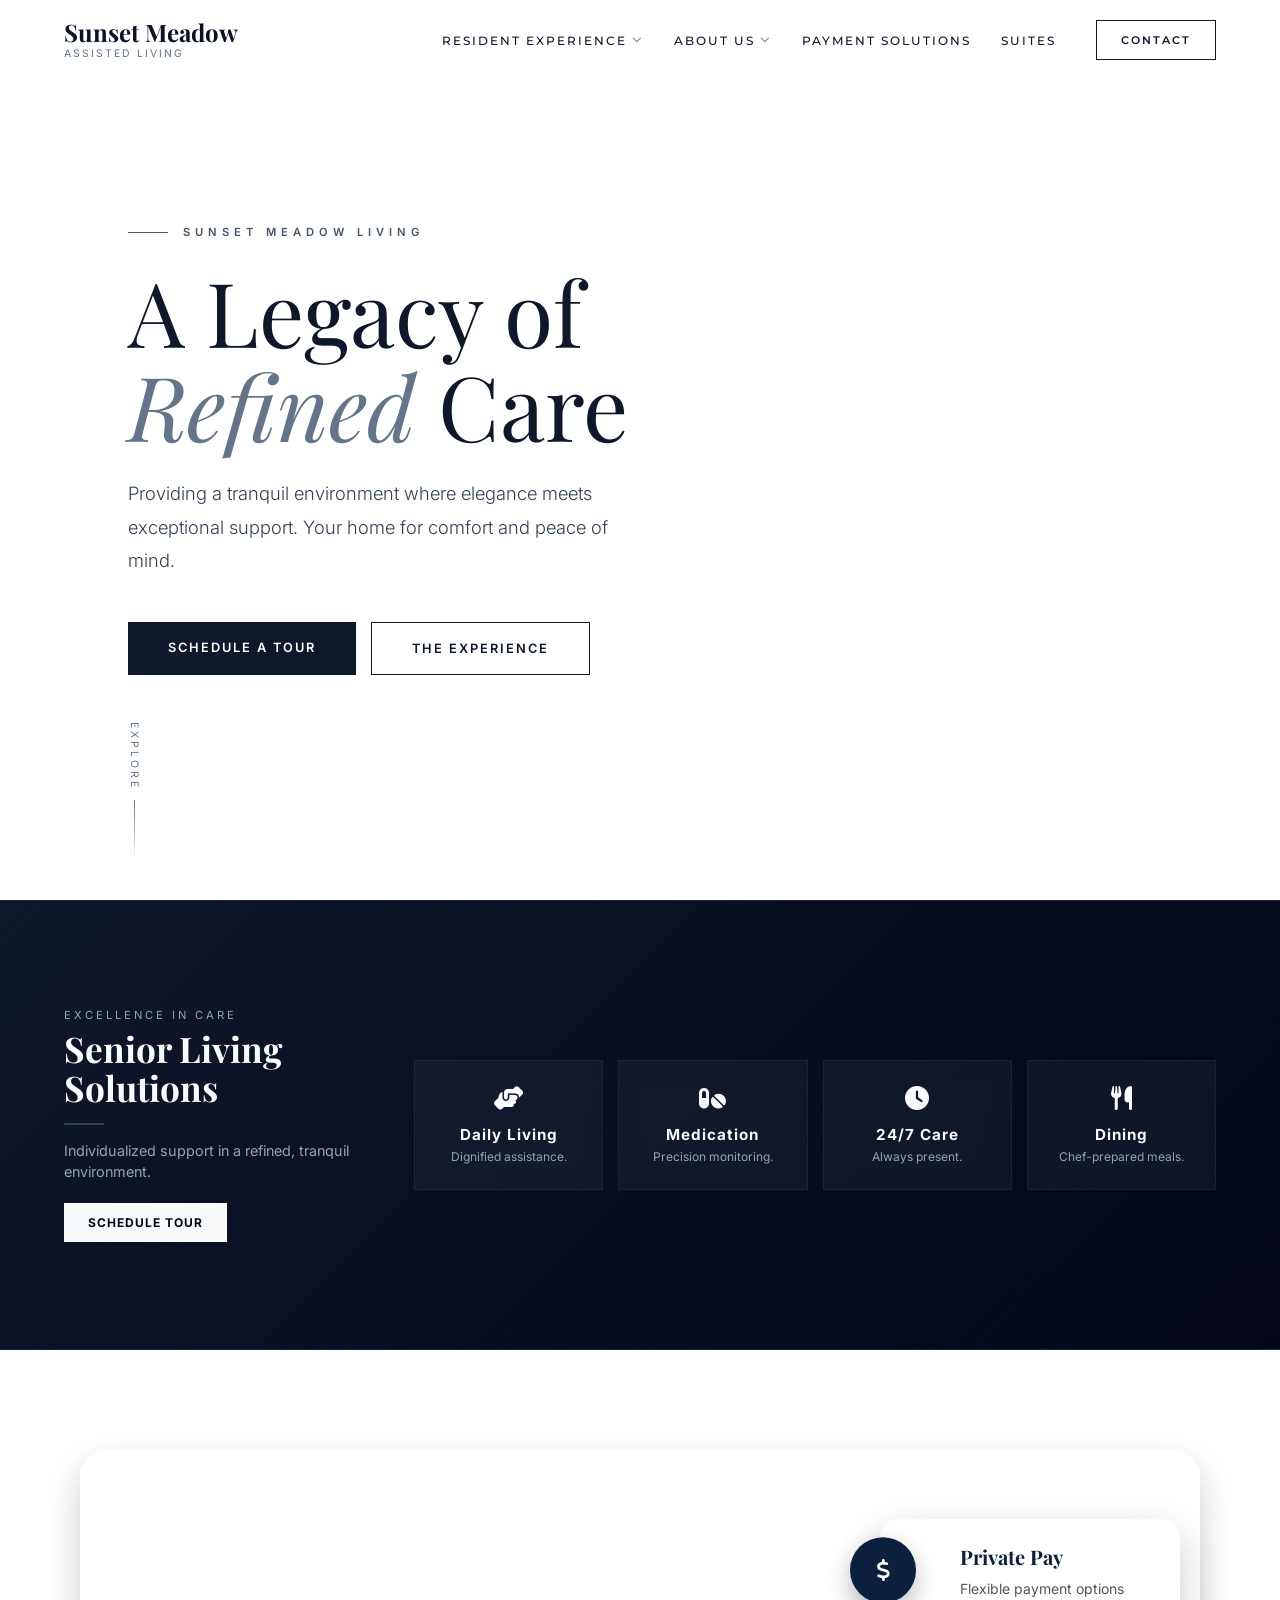
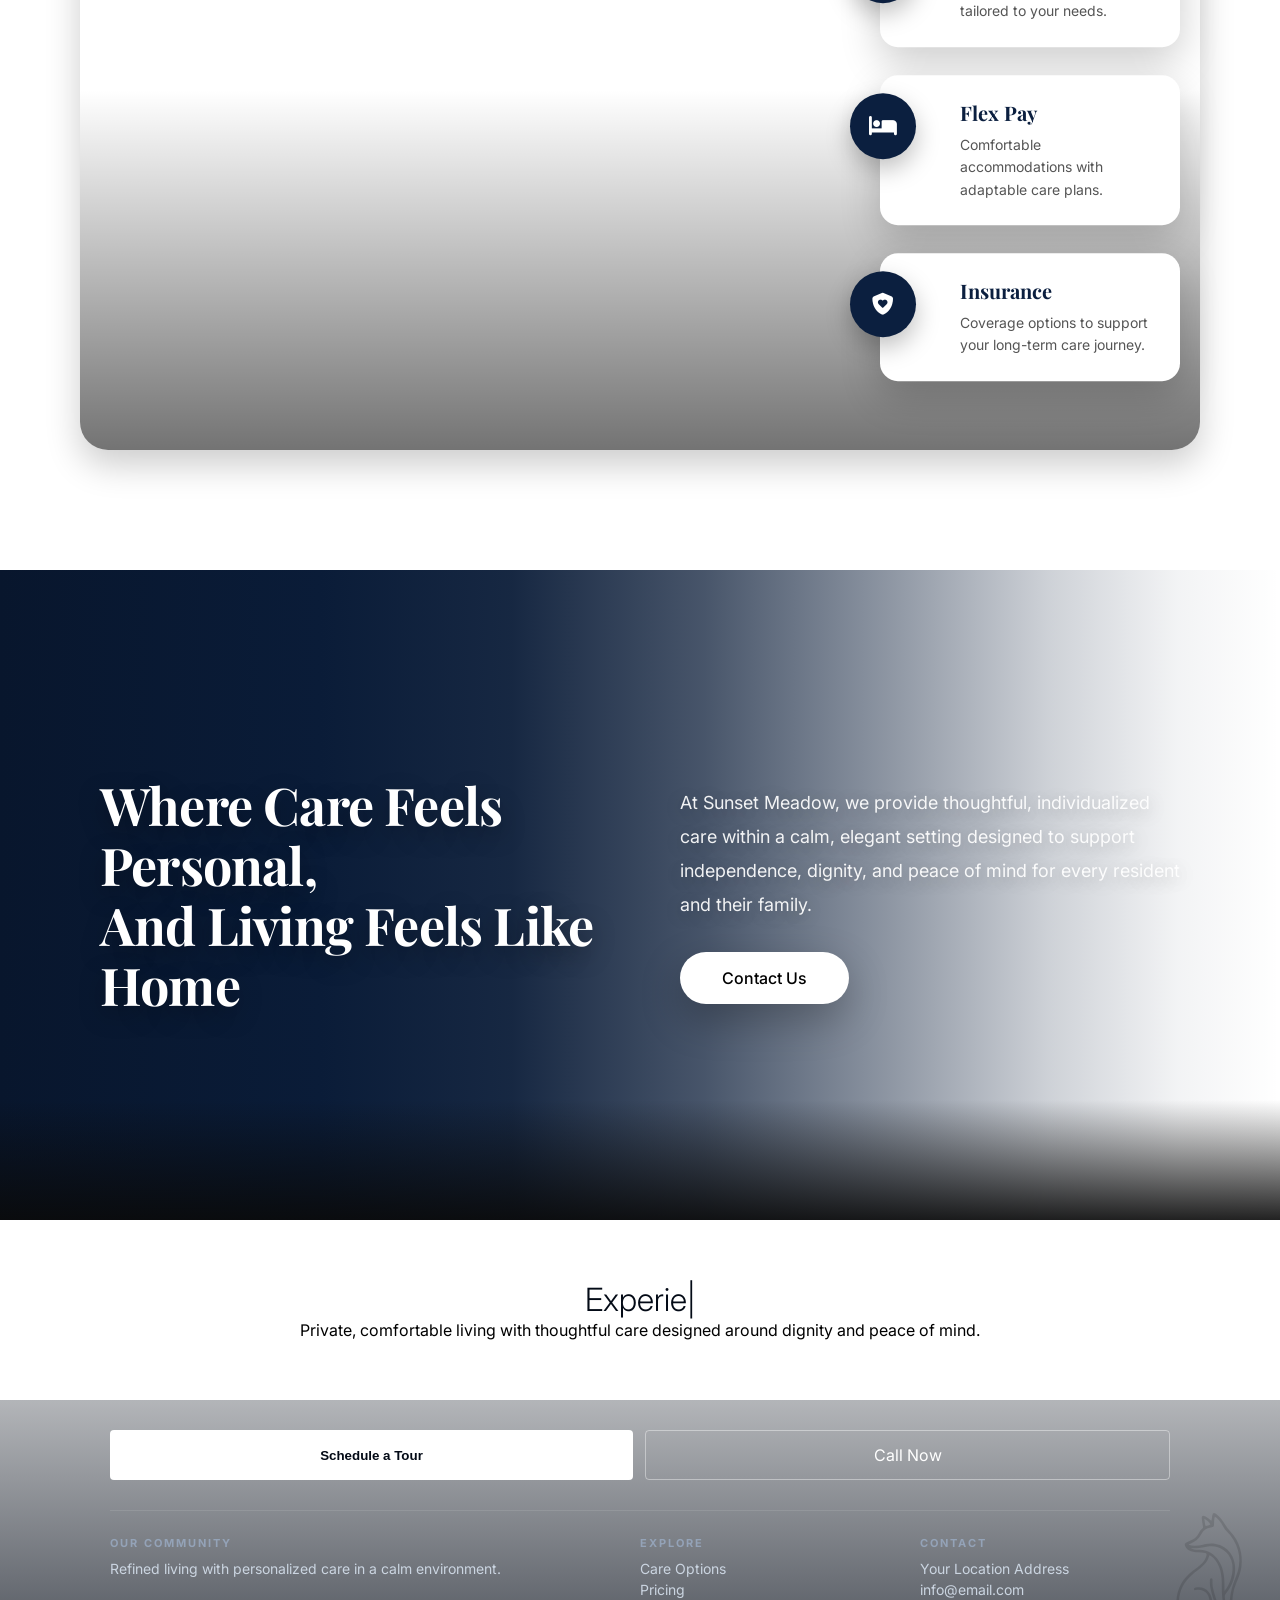
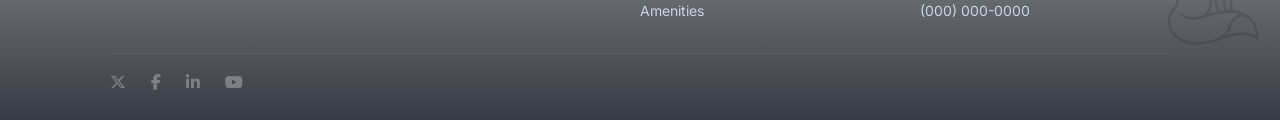
==== commit f24bdc9c: "Update index.html" ====
--- a/index.html
+++ b/index.html
@@ -44,14 +44,14 @@
         <li class="dropdown">
           <a href="about.html" class="nav-item">About Us <i class="fa-solid fa-chevron-down"></i></a>
           <ul class="dropdown-menu">
-            <li><a href="#">Leadership Team</a></li>
-            <li><a href="#">Mission & Vision</a></li>
-            <li><a href="#">Who We Serve</a></li>
-            <li><a href="#">Admission Process</a></li>
+            <li><a href="about.html">Leadership Team</a></li>
+            <li><a href="about.html">Mission & Vision</a></li>
+            <li><a href="about.html">Who We Serve</a></li>
+            <li><a href="about.html">Admission Process</a></li>
           </ul>
         </li>
         <li><a href="payment.html" class="nav-item">Payment Solutions</a></li>
-        <li><a href="#" class="nav-item">Suites</a></li>
+        <li><a href="suite.html" class="nav-item">Suites</a></li>
       </ul>
       
       <a href="tel:YOURNUMBER" class="nav-cta">Contact</a>
@@ -91,7 +91,7 @@
 
         <a href="payment.html" class="main-link">Payment Solutions</a>
 
-        <a href="#" class="main-link">Suites</a>
+        <a href="suite.html" class="main-link">Suites</a>
 
         <a href="tel:YOURNUMBER" class="nav-cta">Contact Us</a>
     </div>
--- a/style.css
+++ b/style.css
@@ -31,6 +31,7 @@
     -webkit-backdrop-filter: blur(15px);
     box-shadow: 0 4px 30px rgba(0, 0, 0, 0.03);
 }
+
 
 /* --- 2. NAVIGATION LAYOUT --- */
 .navbar {
@@ -2848,3 +2849,614 @@
         font-size: 1.4rem;
     }
 }
+
+
+
+
+
+
+
+
+
+/* --- PRE-ANIMATION STATES --- */
+.reveal-up {
+    opacity: 0;
+    transform: translateY(40px) scale(0.98);
+    transition: all 1.2s cubic-bezier(0.16, 1, 0.3, 1);
+}
+
+.reveal-left {
+    opacity: 0;
+    transform: translateX(-30px);
+    transition: all 1s ease-out;
+}
+
+.reveal-right {
+    opacity: 0;
+    transform: translateX(30px);
+    transition: all 1s ease-out;
+}
+
+/* --- ACTIVE STATES (Triggered by JS) --- */
+.is-visible {
+    opacity: 1 !important;
+    transform: translate(0) scale(1) !important;
+}
+
+/* Stagger delays for grids */
+.stagger-1 { transition-delay: 0.1s; }
+.stagger-2 { transition-delay: 0.3s; }
+.stagger-3 { transition-delay: 0.5s; }
+
+/* Frosted Strip Animation */
+.flex-pay-frosted img {
+    transform: scale(1.1);
+    transition: transform 3s ease-out;
+}
+.flex-pay-frosted.is-visible img {
+    transform: scale(1);
+}
+
+
+
+
+
+/* --- TIER HOVER ENGINE --- */
+/* --- HIGH-END ANIMATION ENGINE --- */
+.reveal-up {
+    opacity: 0;
+    transform: translateY(30px);
+    transition: opacity 1.2s ease, transform 1.2s cubic-bezier(0.16, 1, 0.3, 1);
+}
+
+.is-visible {
+    opacity: 1 !important;
+    transform: translateY(0) !important;
+}
+
+/* --- THE TIER HOVER LOGIC --- */
+/* We apply the hover to the inner content so it doesn't fight the reveal-up */
+/* --- TIER HOVER & COLOR ENGINE --- */
+/* --- THE FIXED TIER ENGINE --- */
+.tier-v3 { 
+    transition: all 0.5s cubic-bezier(0.16, 1, 0.3, 1);
+    cursor: pointer;
+    background: #ffffff; 
+    border: 1px solid #e2e8f0;
+    position: relative;
+    z-index: 1;
+}
+
+
+
+
+
+
+
+
+
+
+
+
+
+
+
+
+
+
+/* --- THE TIER ENGINE --- */
+.tier-v3 { 
+    transition: all 0.5s cubic-bezier(0.16, 1, 0.3, 1);
+    cursor: pointer;
+    background: #ffffff !important; /* Force side tiers white */
+    border: 1px solid #e2e8f0;
+    position: relative;
+    z-index: 1;
+}
+
+/* MIDDLE TIER: Starts Dark Blue and rests 40px higher */
+.tier-v3.featured {
+    background: #0f172a !important;
+    transform: translateY(-40px); 
+}
+
+/* HOVER: Background turns Dark Blue */
+.tier-v3:hover { 
+    background: #0f172a !important;
+    transform: translateY(-20px); 
+    box-shadow: 0 30px 60px rgba(15, 23, 42, 0.2);
+    z-index: 10;
+}
+
+/* HOVER MIDDLE: Stays dark but lifts higher */
+.tier-v3.featured:hover {
+    transform: translateY(-60px);
+}
+
+/* --- THE COLOR FLIP ENGINE --- */
+/* This forces the text to turn white when the parent .tier-v3 is hovered */
+.tier-v3:hover h3, 
+.tier-v3:hover p, 
+.tier-v3:hover .price-text { 
+    color: #ffffff !important; 
+}
+
+/* Keep the labels gold/gray even on hover */
+.tier-v3:hover .daily-label { color: #94a3b8 !important; }
+
+
+
+
+
+
+/* --- WEB WATERMARK --- */
+
+
+
+.cc-watermark-web {
+    position: absolute;
+    top: 30px;
+    left: 40px;
+    height: 24px; /* Changed from 12px to 24px */
+    width: auto; 
+    opacity: 0.3; 
+    pointer-events: none; 
+    z-index: 10;
+}
+
+
+.cc-watermark-mobile {
+    position: absolute;
+    bottom: 10px;
+    right: 15px;
+    height: 20px; /* Changed from 10px to 20px */
+    width: auto;
+    opacity: 0.2; 
+    pointer-events: none;
+    z-index: 10;
+}
+
+
+
+
+
+
+
+
+/* --- TOP RIGHT ARCHITECTURAL ACCENT --- */
+/* --- TOP RIGHT ACCENT (REVISED) --- */
+.financial-section-wrapper {
+    position: relative;
+    padding-top: 180px !important; /* Pushes the "Private Investment" text down further from the Hero */
+    overflow: hidden;
+    background: #fff;
+}
+
+.top-right-accent {
+    position: absolute;
+    top: 60px;        /* Moves the line DOWN from the very top edge */
+    right: 0;
+    width: 70%;       /* EXTENDED 2X: Now spans more of the screen */
+    height: 1px;
+    background: #0f172a; 
+    opacity: 0.1;     /* Keep it elegant and faint */
+    z-index: 1;
+}
+
+/* The vertical "Blueprint" tick */
+.top-right-accent::after {
+    content: '';
+    position: absolute;
+    right: 0;
+    top: 0;
+    width: 1px;
+    height: 80px;     /* Longer vertical line for better balance */
+    background: #0f172a;
+}
+
+
+
+
+
+
+<style>
+/* --- ADD THIS TO YOUR MAIN STYLE BLOCK --- */
+.cc-quote {
+    transition: opacity 1s ease-in-out; /* Smooth fade for the rotation */
+    min-height: 60px; /* Prevents card jumping when text changes */
+}
+
+/* --- UPDATED MOBILE OVERRIDES --- */
+@media (max-width: 768px) {
+    #community-care-section {
+        padding: 0 !important;
+        height: 450px !important; 
+    }
+
+    /* THE FIX: Thinner, Sleeker Card */
+    .cc-frosted-card {
+        width: 80% !important; /* Slightly thinner width */
+        max-width: 300px;
+        padding: 20px 25px !important; /* Reduced vertical padding */
+        margin: 0 auto;
+        background: rgba(255, 255, 255, 0.05) !important;
+        border-radius: 2px; /* Sharper, more editorial corners */
+    }
+
+    .cc-quote { 
+        font-size: 1.05rem !important; /* Slightly smaller for the thin card */
+        line-height: 1.3 !important;
+        margin-bottom: 12px !important;
+        min-height: 50px; 
+    }
+    
+    .cc-details { 
+        font-size: 0.7rem !important; 
+        line-height: 1.4 !important;
+        margin-bottom: 15px !important;
+        opacity: 0.8;
+    }
+
+    .cc-link {
+        font-size: 0.65rem !important;
+    }
+
+    .cc-id {
+        font-size: 0.6rem !important;
+    }
+}
+</style>
+
+
+
+/* ADD THESE RULES - DO NOT REMOVE EXISTING ONES */
+
+.title-strip-bg-wrapper {
+    display: block !important;
+    width: 100% !important;
+    background-color: red !important; /* This MUST show up now */
+    background-image: url('your-photo.jpg'); /* Replace with your image name */
+    background-size: cover;
+    background-position: center;
+    
+    /* This makes the strip go full-width */
+    margin-left: -5.5% !important; 
+    padding-left: 5.5% !important;
+    padding-right: 5.5% !important;
+    width: 111% !important; 
+    
+    /* This locks the height to your title */
+    padding-top: 40px;
+    margin-bottom: 60px;
+}
+
+/* Ensure the title stays visible on top of the red/photo */
+.flex-main-title {
+    margin-bottom: 0 !important; 
+    padding-bottom: 20px;
+}
+
+.title-strip-bg {
+    max-width: 1400px;
+    margin: 0 auto;
+    padding-top: 20px; /* Aligns eyebrow within the strip */
+    padding-bottom: 1px; /* Prevents margin collapse */
+}
+
+
+
+/* MOBILE FIX */
+@media (max-width: 768px) {
+    .title-strip-bg-wrapper {
+        margin-left: -25px; /* Matches your mobile padding */
+        width: calc(100% + 50px);
+    }
+}
+
+
+
+
+
+
+
+
+
+
+
+
+
+
+
+
+
+
+
+
+
+
+/* Meta-Experience Section StylingDELETEGLASS */
+.meta-suite-experience {
+    position: relative;
+    padding: 150px 5%;
+    background: #fdfdfd;
+    overflow: hidden;
+    background-image: radial-gradient(circle at 0% 0%, rgba(191, 163, 126, 0.05) 0%, transparent 50%);
+}
+
+.meta-container {
+    max-width: 1400px;
+    margin: 0 auto;
+    position: relative;
+    z-index: 2;
+}
+
+.meta-grid {
+    display: grid;
+    grid-template-columns: 1fr 1.2fr;
+    gap: 80px;
+    align-items: center;
+}
+
+/* Glassmorphism Card */
+.glass-inner {
+    background: rgba(255, 255, 255, 0.6);
+    backdrop-filter: blur(20px);
+    -webkit-backdrop-filter: blur(20px);
+    border: 1px solid rgba(255, 255, 255, 0.8);
+    padding: 60px;
+    border-radius: 4px;
+    box-shadow: 0 40px 100px rgba(0,0,0,0.05);
+}
+
+.meta-eyebrow {
+    font-family: 'Inter', sans-serif;
+    letter-spacing: 6px;
+    text-transform: uppercase;
+    font-size: 0.7rem;
+    color: #bfa37e;
+    display: block;
+    margin-bottom: 15px;
+}
+
+.meta-title {
+    font-family: 'Playfair Display', serif;
+    font-size: 4rem;
+    line-height: 1;
+    color: #1a1a1a;
+}
+
+.accent-separator {
+    width: 60px;
+    height: 2px;
+    background: #bfa37e;
+    margin: 30px 0;
+}
+
+.meta-description {
+    font-family: 'Inter', sans-serif;
+    line-height: 1.8;
+    color: #666;
+    margin-bottom: 40px;
+}
+
+/* Feature Grid */
+.meta-feature-grid {
+    display: flex;
+    gap: 40px;
+    border-top: 1px solid #eee;
+    border-bottom: 1px solid #eee;
+    padding: 20px 0;
+    margin-bottom: 30px;
+}
+
+.feature-label {
+    display: block;
+    font-size: 0.65rem;
+    text-transform: uppercase;
+    letter-spacing: 2px;
+    color: #999;
+}
+
+.feature-value {
+    display: block;
+    font-family: 'Playfair Display', serif;
+    font-size: 1.2rem;
+    color: #1a1a1a;
+}
+
+/* Actions */
+.glass-btn-gold {
+    background: #1a1a1a;
+    color: white;
+    padding: 18px 40px;
+    border: none;
+    font-family: 'Inter', sans-serif;
+    letter-spacing: 2px;
+    text-transform: uppercase;
+    font-size: 0.75rem;
+    cursor: pointer;
+    transition: all 0.4s cubic-bezier(0.165, 0.84, 0.44, 1);
+}
+
+.glass-btn-gold:hover {
+    background: #bfa37e;
+    transform: translateY(-5px);
+    box-shadow: 0 20px 40px rgba(191, 163, 126, 0.3);
+}
+
+/* Multi-Dimensional Visual Stack */
+.meta-visual-stack {
+    position: relative;
+}
+
+.meta-img-main {
+    width: 100%;
+    height: 700px;
+    object-fit: cover;
+    border-radius: 2px;
+    filter: brightness(0.95);
+}
+
+.meta-overlay-box {
+    position: absolute;
+    background: white;
+    padding: 10px;
+    box-shadow: 0 30px 60px rgba(0,0,0,0.15);
+    border-radius: 2px;
+    transition: transform 0.6s ease;
+}
+
+.meta-overlay-box img {
+    width: 150px;
+    height: 100px;
+    object-fit: cover;
+    display: block;
+    margin-bottom: 8px;
+}
+
+.meta-overlay-box span {
+    font-family: 'Inter', sans-serif;
+    font-size: 0.6rem;
+    letter-spacing: 1px;
+    text-transform: uppercase;
+    color: #bfa37e;
+    text-align: center;
+    display: block;
+}
+
+.detail-1 { bottom: 10%; left: -10%; }
+.detail-2 { top: 10%; right: -5%; }
+
+.meta-overlay-box:hover {
+    transform: scale(1.05) translateY(-10px);
+}
+
+/* Mobile Adjustments */
+@media (max-width: 1024px) {
+    .meta-grid { grid-template-columns: 1fr; }
+    .meta-img-main { height: 400px; }
+    .detail-1, .detail-2 { position: static; display: inline-block; margin: 10px; }
+    .glass-inner { padding: 30px; }
+}
+
+/* --- NARRATIVE PANEL REFINEMENTS --- */
+
+.drop-cap {
+    float: left;
+    font-family: 'Playfair Display', serif; /* Matching your luxury headers */
+    font-size: 3.5rem;
+    line-height: 0.8;
+    padding-top: 4px;
+    padding-right: 12px;
+    color: var(--gold);
+    font-weight: 400;
+}
+
+.narrative-text {
+    font-family: 'Inter', sans-serif;
+    color: var(--gray);
+    line-height: 1.8;
+    font-size: 1rem;
+    clear: both; /* Ensures it wraps correctly around the drop cap */
+}
+
+
+/* --- SWIPE ANIMATION --- */
+
+.swipe-action {
+    margin-top: 50px;
+    display: flex;
+    align-items: center;
+    gap: 15px;
+    opacity: 0.8;
+}
+
+.swipe-line {
+    width: 60px;
+    height: 1px;
+    background: #e0e0e0; /* Faint background line */
+    position: relative;
+    overflow: hidden;
+}
+
+.swipe-line::after {
+    content: '';
+    position: absolute;
+    left: -100%;
+    width: 100%;
+    height: 100%;
+    background: var(--gold); /* The gold "moving" part */
+    animation: swipe-move 2s cubic-bezier(0.4, 0, 0.2, 1) infinite;
+}
+
+@keyframes swipe-move {
+    0% { left: -100%; }
+    100% { left: 100%; }
+}
+
+.swipe-action span {
+    font-family: 'Inter', sans-serif;
+    font-size: 0.65rem;
+    text-transform: uppercase;
+    letter-spacing: 3px;
+    color: var(--black);
+    font-weight: 600;
+}
+
+
+
+
+/* --- ENHANCED MOBILE VIEW --- */
+@media (max-width: 1100px) {
+    .blueprint-portal { 
+        grid-template-columns: 1fr; 
+        padding-top: 50px;
+    }
+
+    /* Hide the sticky left card on mobile because we move it to a vertical card below */
+    .narrative-aside { 
+        display: none; 
+    }
+
+    .blueprint-stage {
+        padding: 100px 0 50px 0;
+        margin-top: 0;
+    }
+
+    .photo-anchor {
+        width: 90vw; /* Scale photo to screen width */
+        height: 50vh;
+    }
+
+    /* SCALE THE ANIMATIONS FOR MOBILE */
+    .blueprint-svg {
+        width: 200px; /* Shorter lines so they don't overlap */
+        height: 100px;
+    }
+
+    .data-card {
+        width: 180px;
+        padding: 10px;
+    }
+
+    .data-card h4 { font-size: 0.9rem; }
+    .data-card p { font-size: 0.7rem; }
+
+    /* Reposition annotations so they stay on screen */
+    .pos-top-right .data-card { left: 40px; top: -80px; }
+    .pos-bottom-left .data-card { right: 40px; bottom: -80px; }
+
+    /* NEW: THE VERTICAL INFO CARD (Appears below slideshow) */
+    .mobile-narrative-card {
+        display: block;
+        padding: 60px 10%;
+        background: #fff;
+        text-align: center;
+        border-top: 1px solid #f0f0f0;
+    }
+}
+
+/* Hide mobile card on desktop */
+@media (min-width: 1101px) {
+    .mobile-narrative-card { display: none; }
+}
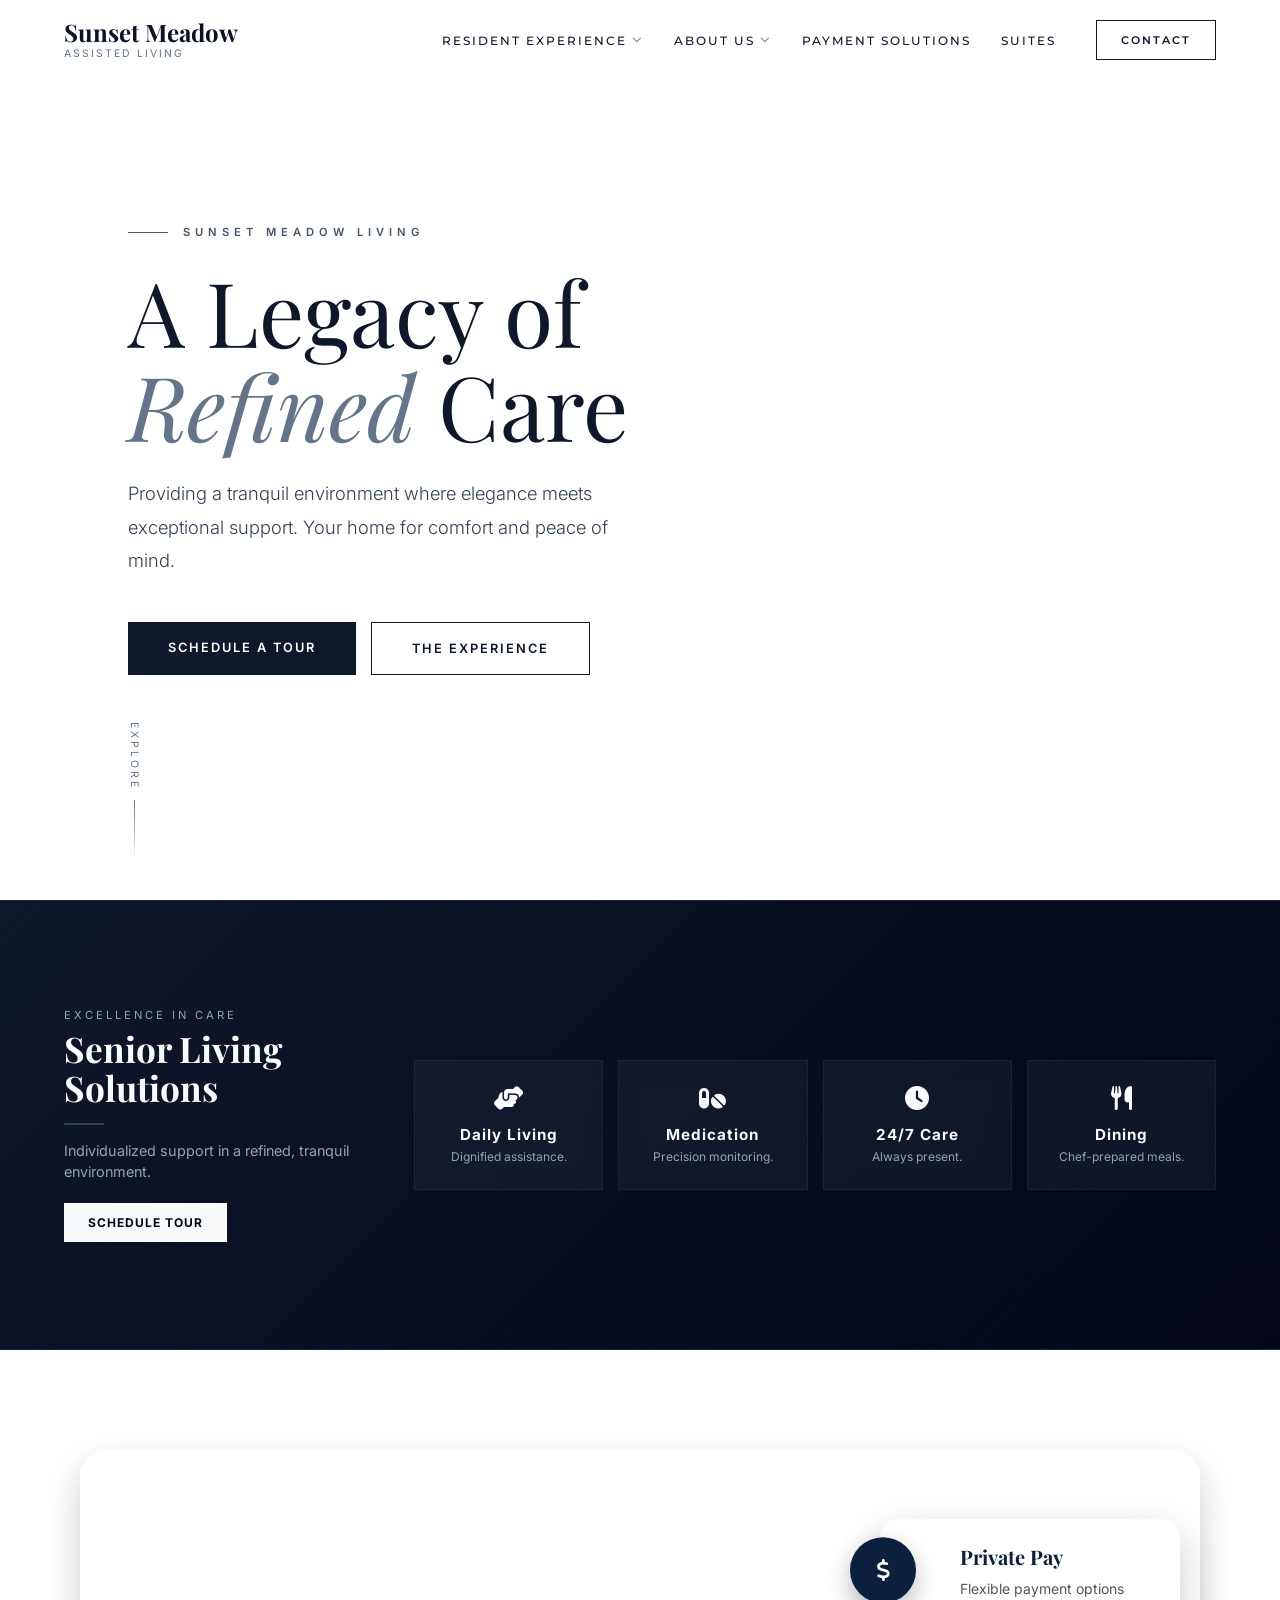
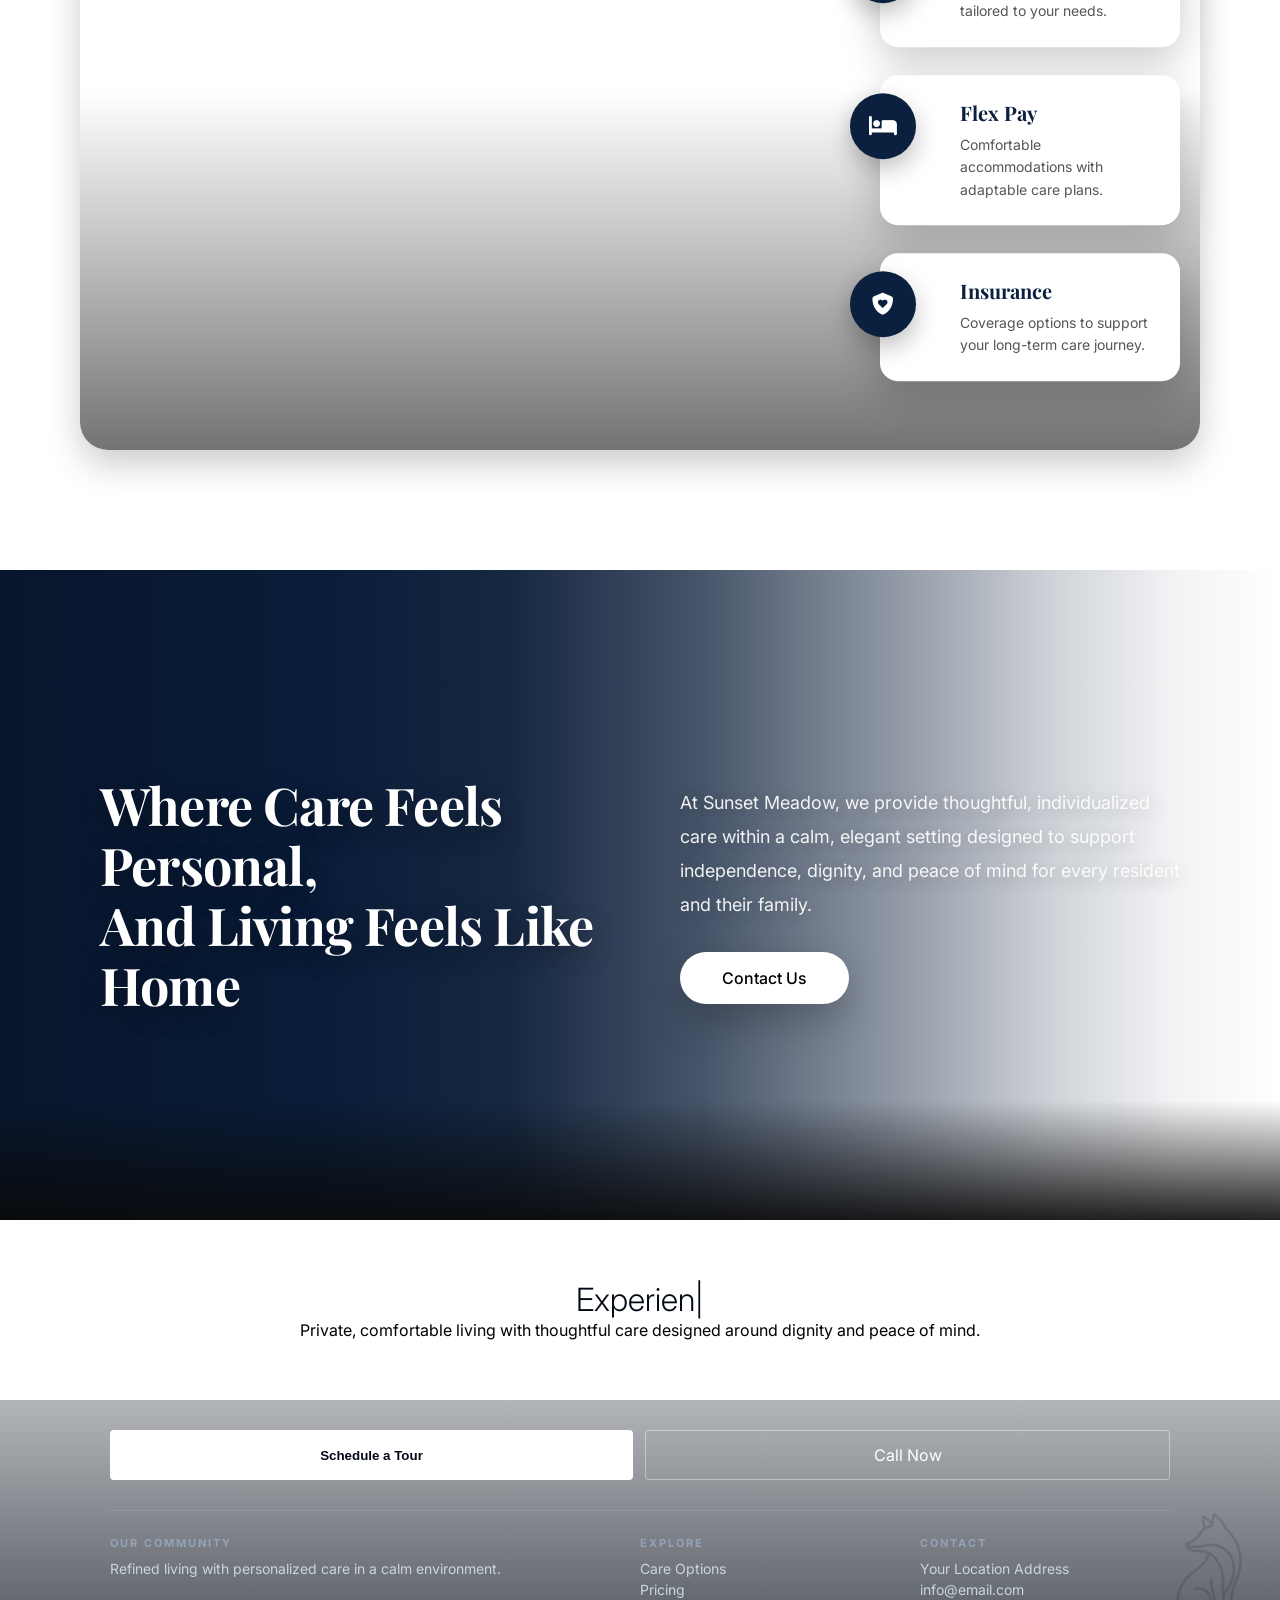
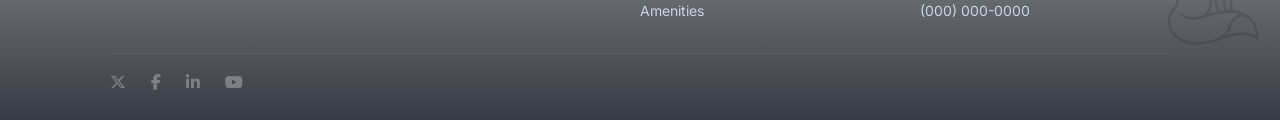
==== commit 0513e975: "Update index.html" ====
--- a/index.html
+++ b/index.html
@@ -33,7 +33,7 @@
     <div class="nav-wrapper">
       <ul class="nav-links">
         <li class="dropdown">
-          <a href="#" class="nav-item">Resident Experience<i class="fa-solid fa-chevron-down"></i></a>
+          <a href="resident.html" class="nav-item">Resident Experience<i class="fa-solid fa-chevron-down"></i></a>
           <ul class="dropdown-menu">
             <li><a href="#">Events</a></li>
             <li><a href="#">THE TABLE</a></li>
--- a/style.css
+++ b/style.css
@@ -4,11 +4,11 @@
 
 /* perfectNAVBAR */
 
-/* --- EDITORIAL NAVBARperfectbasee --- */
+/* --- EDITORIAL NAVBnnARpppperfectbasee --- */
 /* --- EDITORIAL NAVBAR --- */
 
 
-/* --- INITIAL STATE (Top of page) --- */
+/* --- INITuuIAL STATE (Top of page) --- */
 /* ==========================================
    EDITORIAL SLIM NAVBAR (OUTLINE LOGO)
 ============================================= */
@@ -407,6 +407,27 @@
     z-index: 10;
     background: #ffffff;
 }
+/* Specific override for Suites Page Hero */
+.hero.hero-suites {
+    height: 50vh; 
+    background: url('https://github.com/WhiteLeafcotton/MeadowSunSetliving/blob/main/Image%2012.jpeg?raw=true') center/cover no-repeat;
+    background-attachment: scroll;
+    position: sticky; 
+    top: 0;
+    z-index: -1; /* Enables the slide-over effect */
+    display: flex;
+    align-items: center;
+    justify-content: center;
+}
+
+/* Ensure the Suites content slides over the sticky hero */
+.hero.hero-suites ~ section,
+.hero.hero-suites ~ .blueprint-portal,
+.hero.hero-suites ~ .mobile-narrative-card {
+    position: relative;
+    z-index: 10;
+    background: #ffffff;
+}
 
 /* --- THE REST IS YOUR ORIGINAL DESIGN CODE --- */
 
@@ -3406,57 +3427,22 @@
 
 
 
-/* --- ENHANCED MOBILE VIEW --- */
-@media (max-width: 1100px) {
-    .blueprint-portal { 
-        grid-template-columns: 1fr; 
-        padding-top: 50px;
-    }
-
-    /* Hide the sticky left card on mobile because we move it to a vertical card below */
-    .narrative-aside { 
-        display: none; 
-    }
-
-    .blueprint-stage {
-        padding: 100px 0 50px 0;
-        margin-top: 0;
-    }
-
-    .photo-anchor {
-        width: 90vw; /* Scale photo to screen width */
-        height: 50vh;
-    }
-
-    /* SCALE THE ANIMATIONS FOR MOBILE */
-    .blueprint-svg {
-        width: 200px; /* Shorter lines so they don't overlap */
-        height: 100px;
-    }
-
-    .data-card {
-        width: 180px;
-        padding: 10px;
-    }
-
-    .data-card h4 { font-size: 0.9rem; }
-    .data-card p { font-size: 0.7rem; }
-
-    /* Reposition annotations so they stay on screen */
-    .pos-top-right .data-card { left: 40px; top: -80px; }
-    .pos-bottom-left .data-card { right: 40px; bottom: -80px; }
-
-    /* NEW: THE VERTICAL INFO CARD (Appears below slideshow) */
-    .mobile-narrative-card {
-        display: block;
-        padding: 60px 10%;
-        background: #fff;
-        text-align: center;
-        border-top: 1px solid #f0f0f0;
-    }
-}
-
-/* Hide mobile card on desktop */
-@media (min-width: 1101px) {
-    .mobile-narrative-card { display: none; }
-}
+/* --- FIXED MOBILE VIEW --- */
+/* --- CLEAN VERTICAL MOBILE VIEW --- */
+/* --- FULL VERTICAL STACK MOBILE VIEW --- */
+/* --- CLEAN VERTICAL MOBILE VIEW (FIXED PHOTO SIZE) --- */
+/* --- REFINED SMALLER PHOTO MOBILE VIEW --- */
+/* --- REFINED VERTICAL MOBILE VIEW --- */
+/* --- REFINED "GHOST" ANNOTATION MOBILE VIEW --- */
+/* --- CLEAN GHOST SPROUTS (FIXED ALIGNMENT) --- */
+/* --- FIXED VERTICAL SPROUTS MOBILE VIEW --- */
+/* --- CLEAN GHOST SPROUTS (NO OVERLAP) --- */
+/* --- EDITORIAL MOBILE SCALE (FINAL) --- */
+/* --- CENTER-EDGE SPROUTS (FINAL ALIGNMENT) --- */
+/* --- STEPPED SPROUTS: DOWN/RIGHT & UP/LEFT --- */
+/* --- EXACT STEPPED SPROUTS: MOBILE --- */
+
+.mobile-narrative-card {
+    display: none !important; /* Forces it to stay hidden on computers */
+    visibility: hidden;
+}
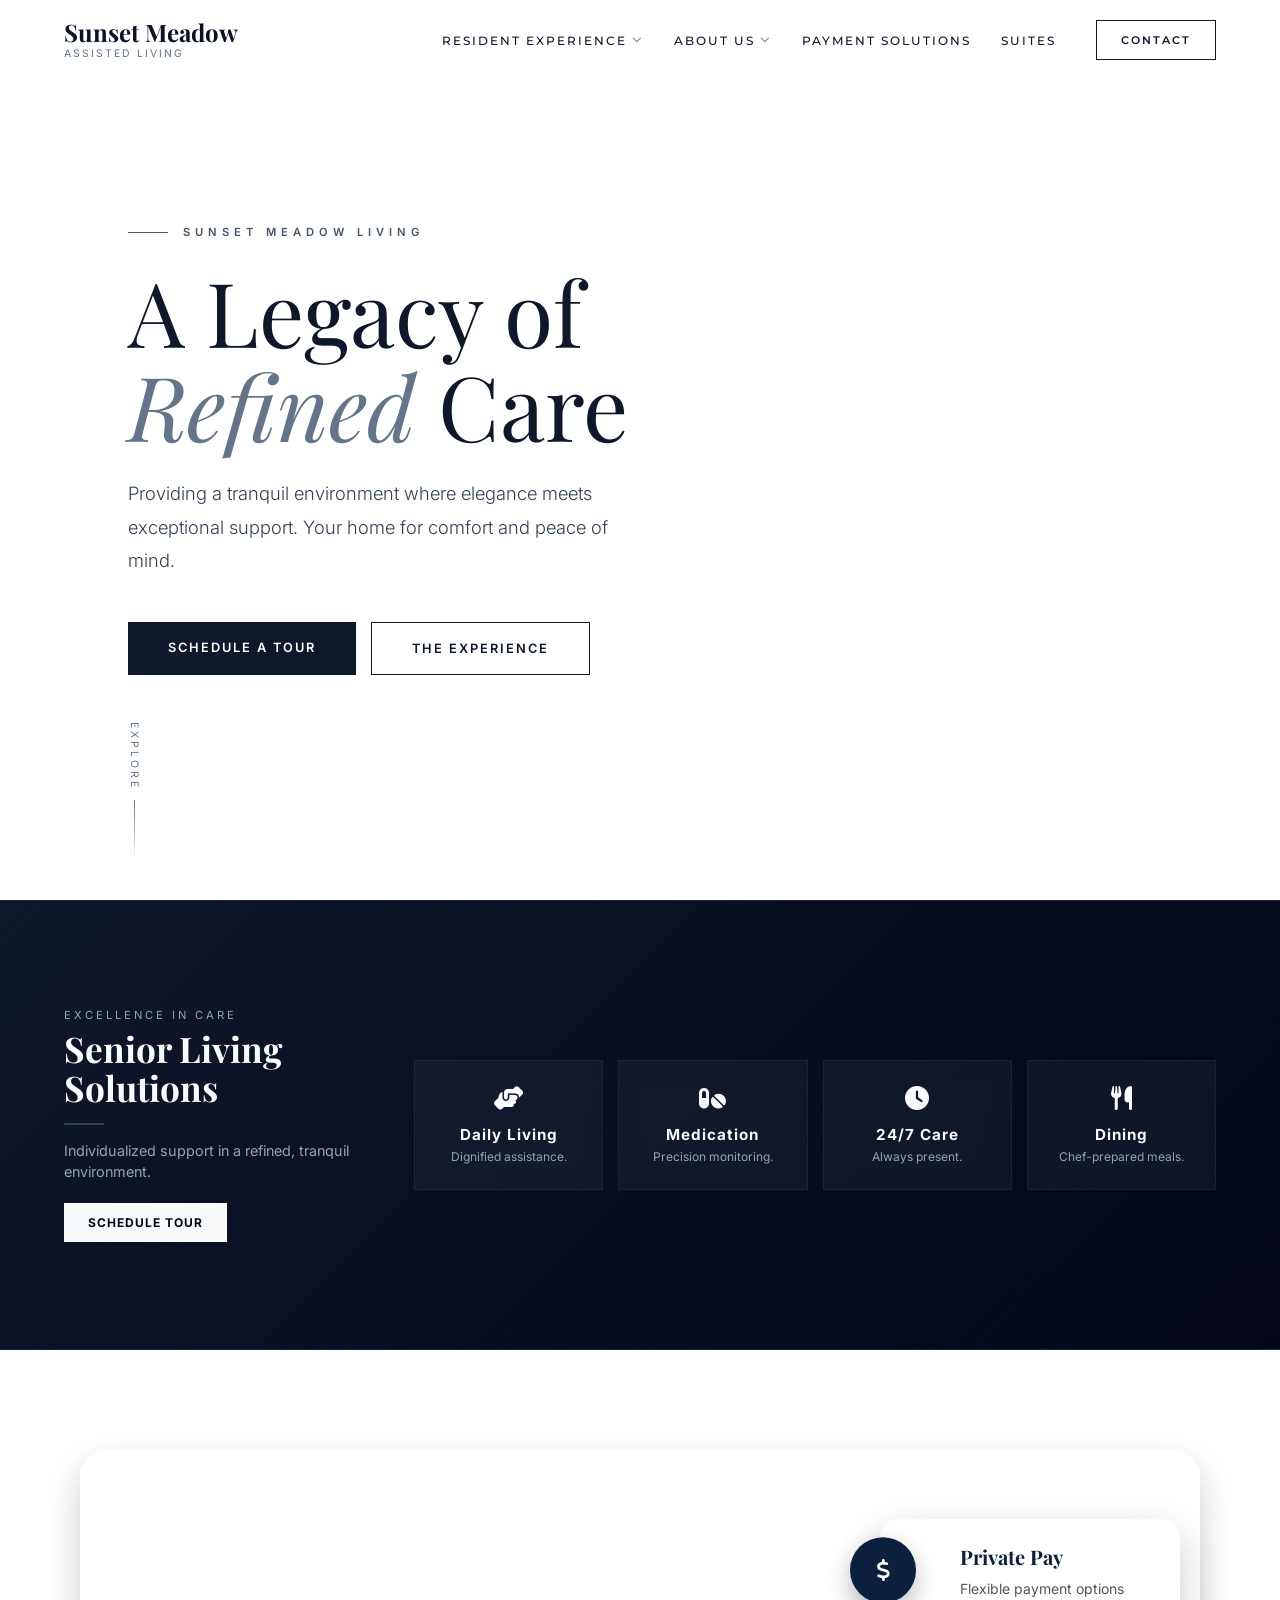
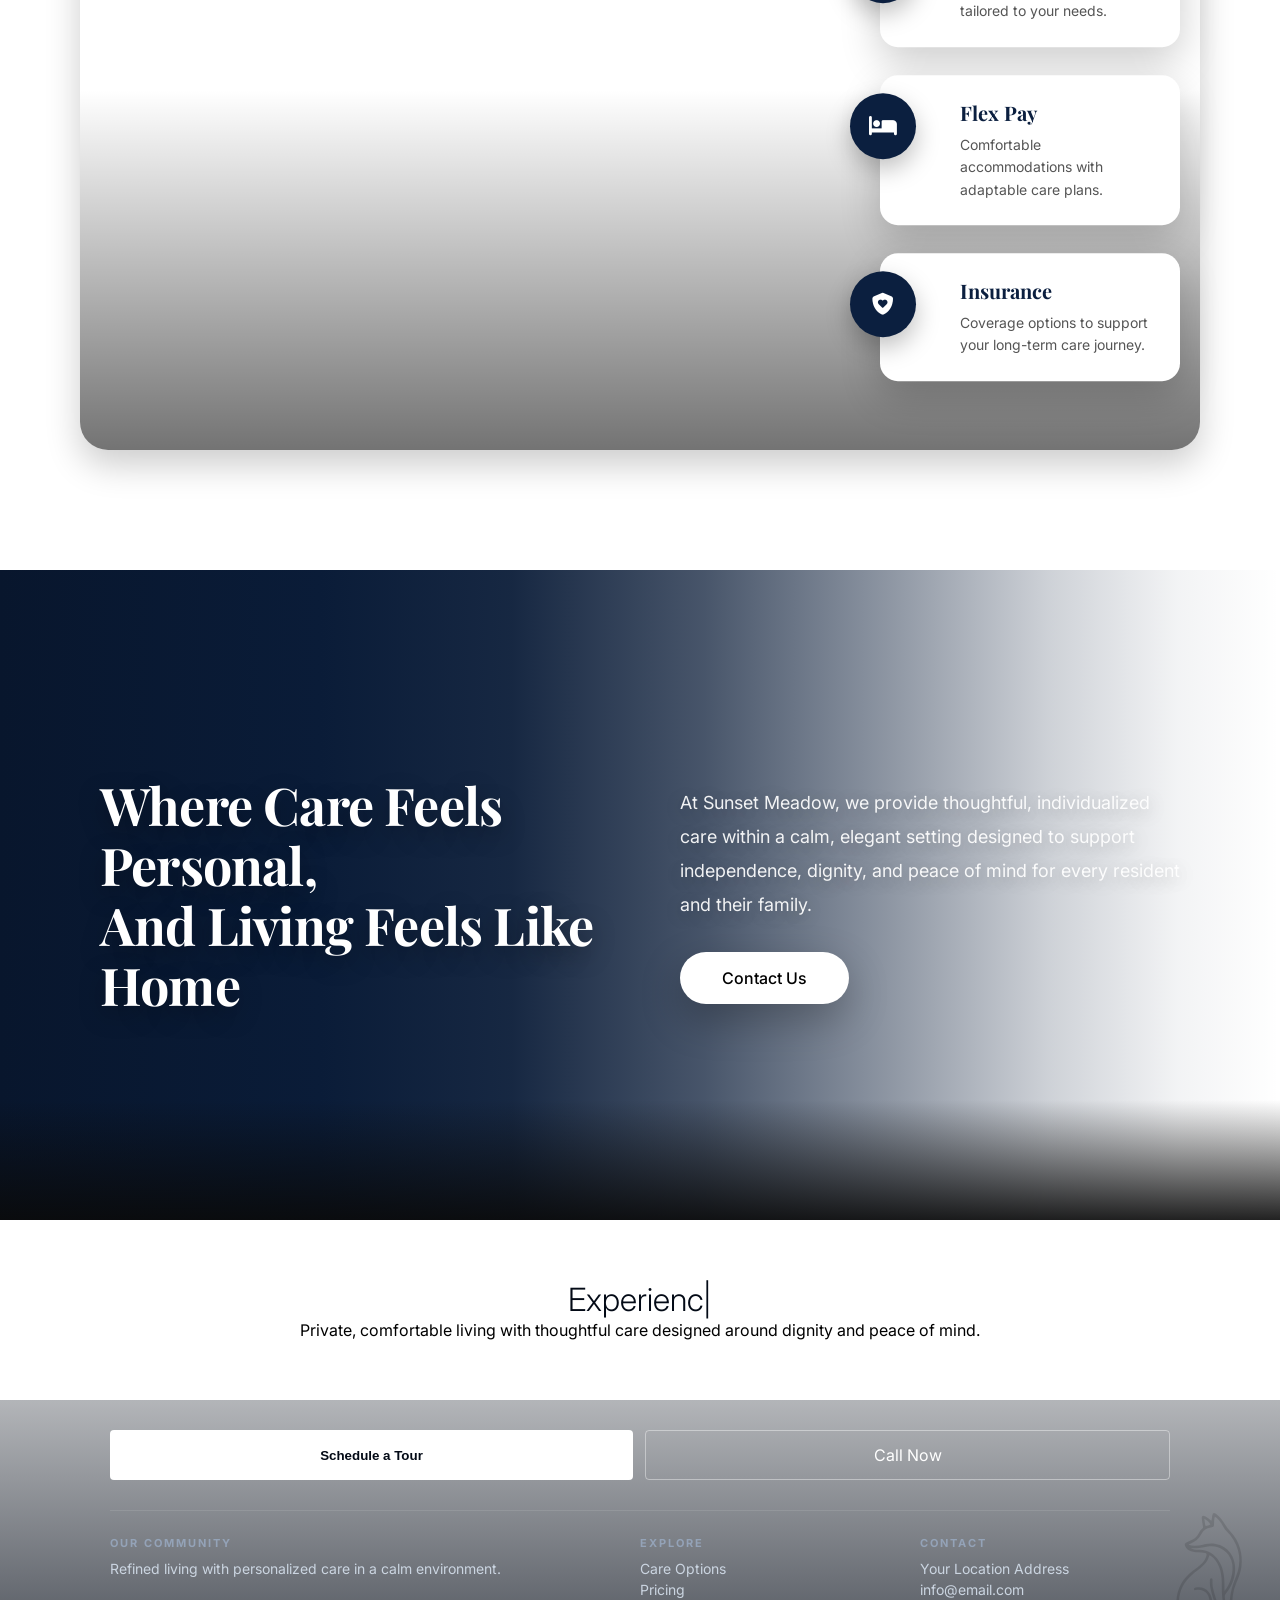
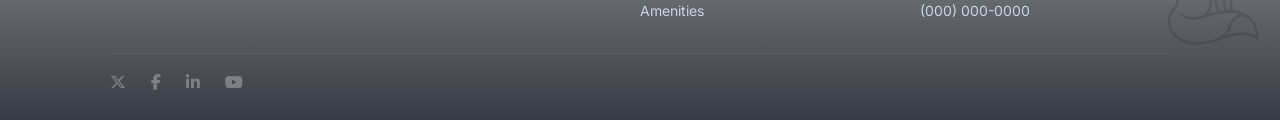
==== commit 071d7a03: "Update index.html" ====
--- a/index.html
+++ b/index.html
@@ -33,7 +33,7 @@
     <div class="nav-wrapper">
       <ul class="nav-links">
         <li class="dropdown">
-          <a href="resident.html" class="nav-item">Resident Experience<i class="fa-solid fa-chevron-down"></i></a>
+          <a href="pages/resident.html" class="nav-item">Resident Experience<i class="fa-solid fa-chevron-down"></i></a>
           <ul class="dropdown-menu">
             <li><a href="#">Events</a></li>
             <li><a href="#">THE TABLE</a></li>
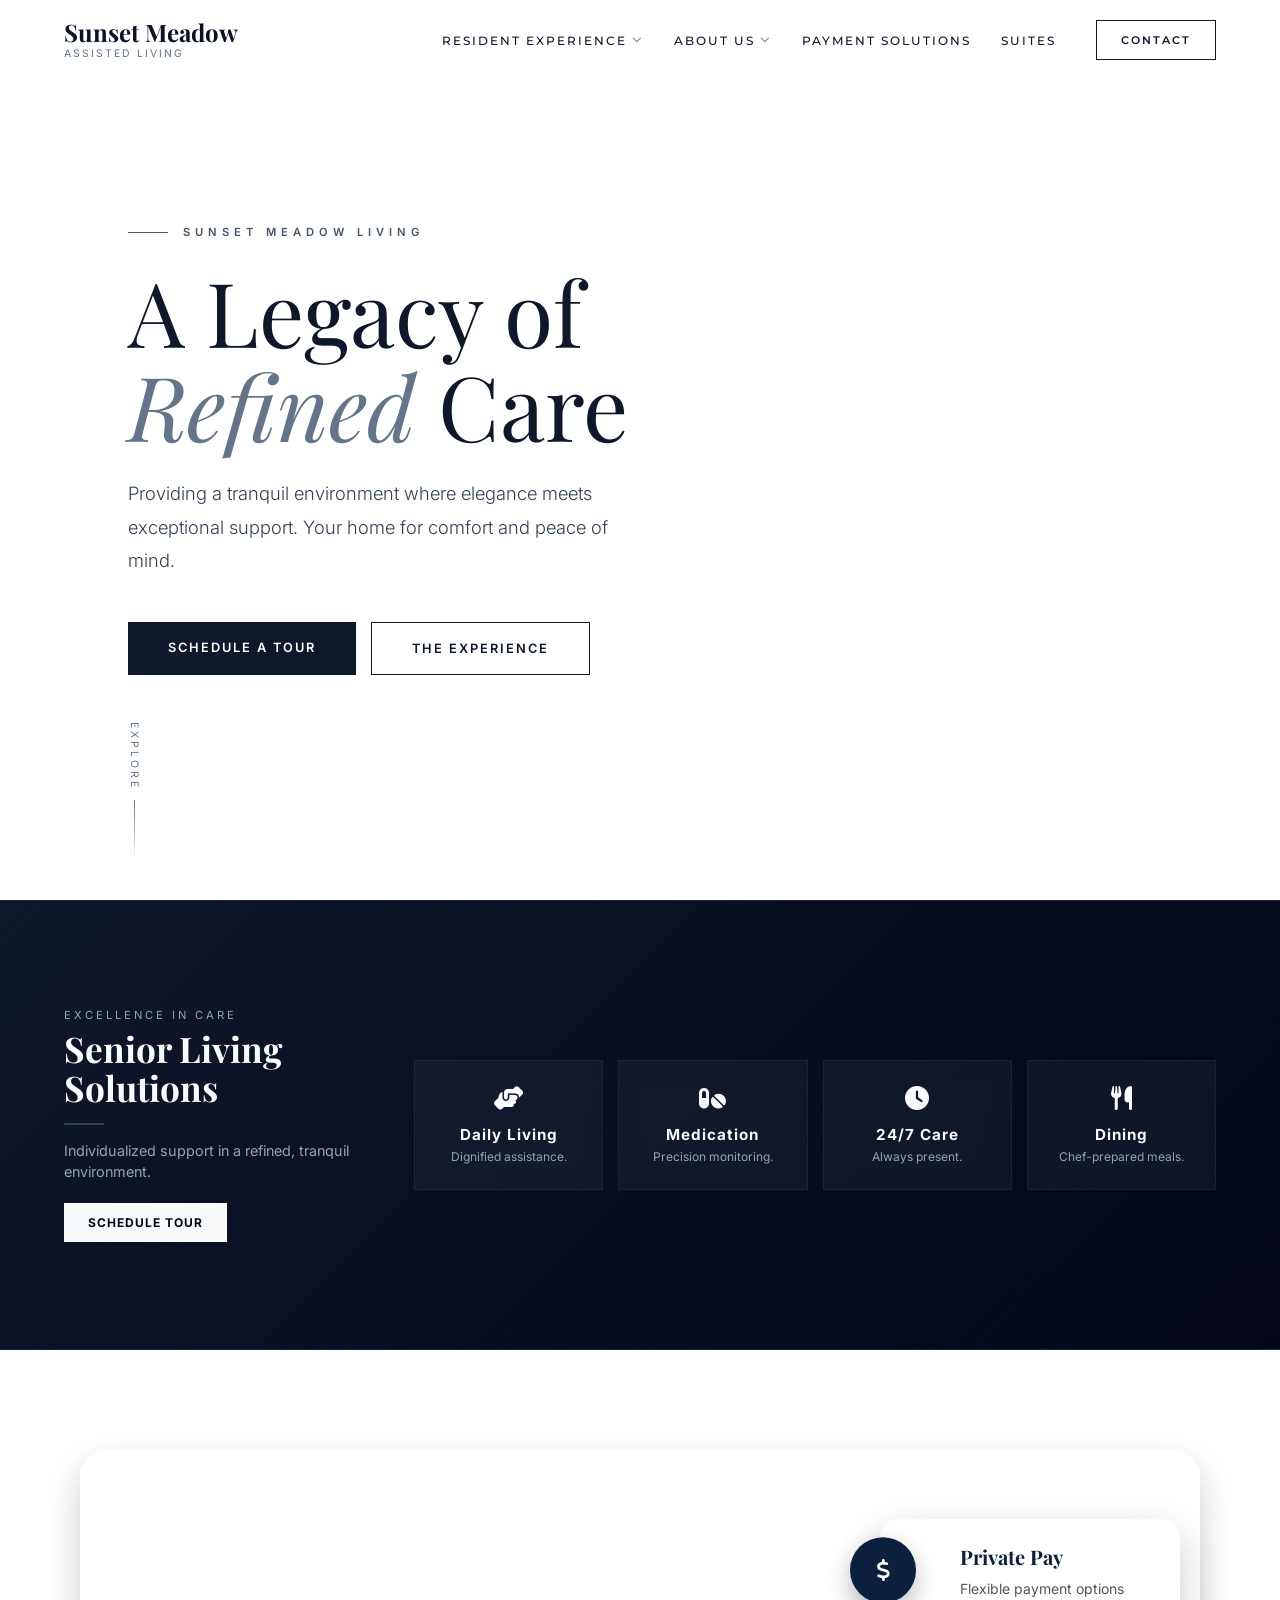
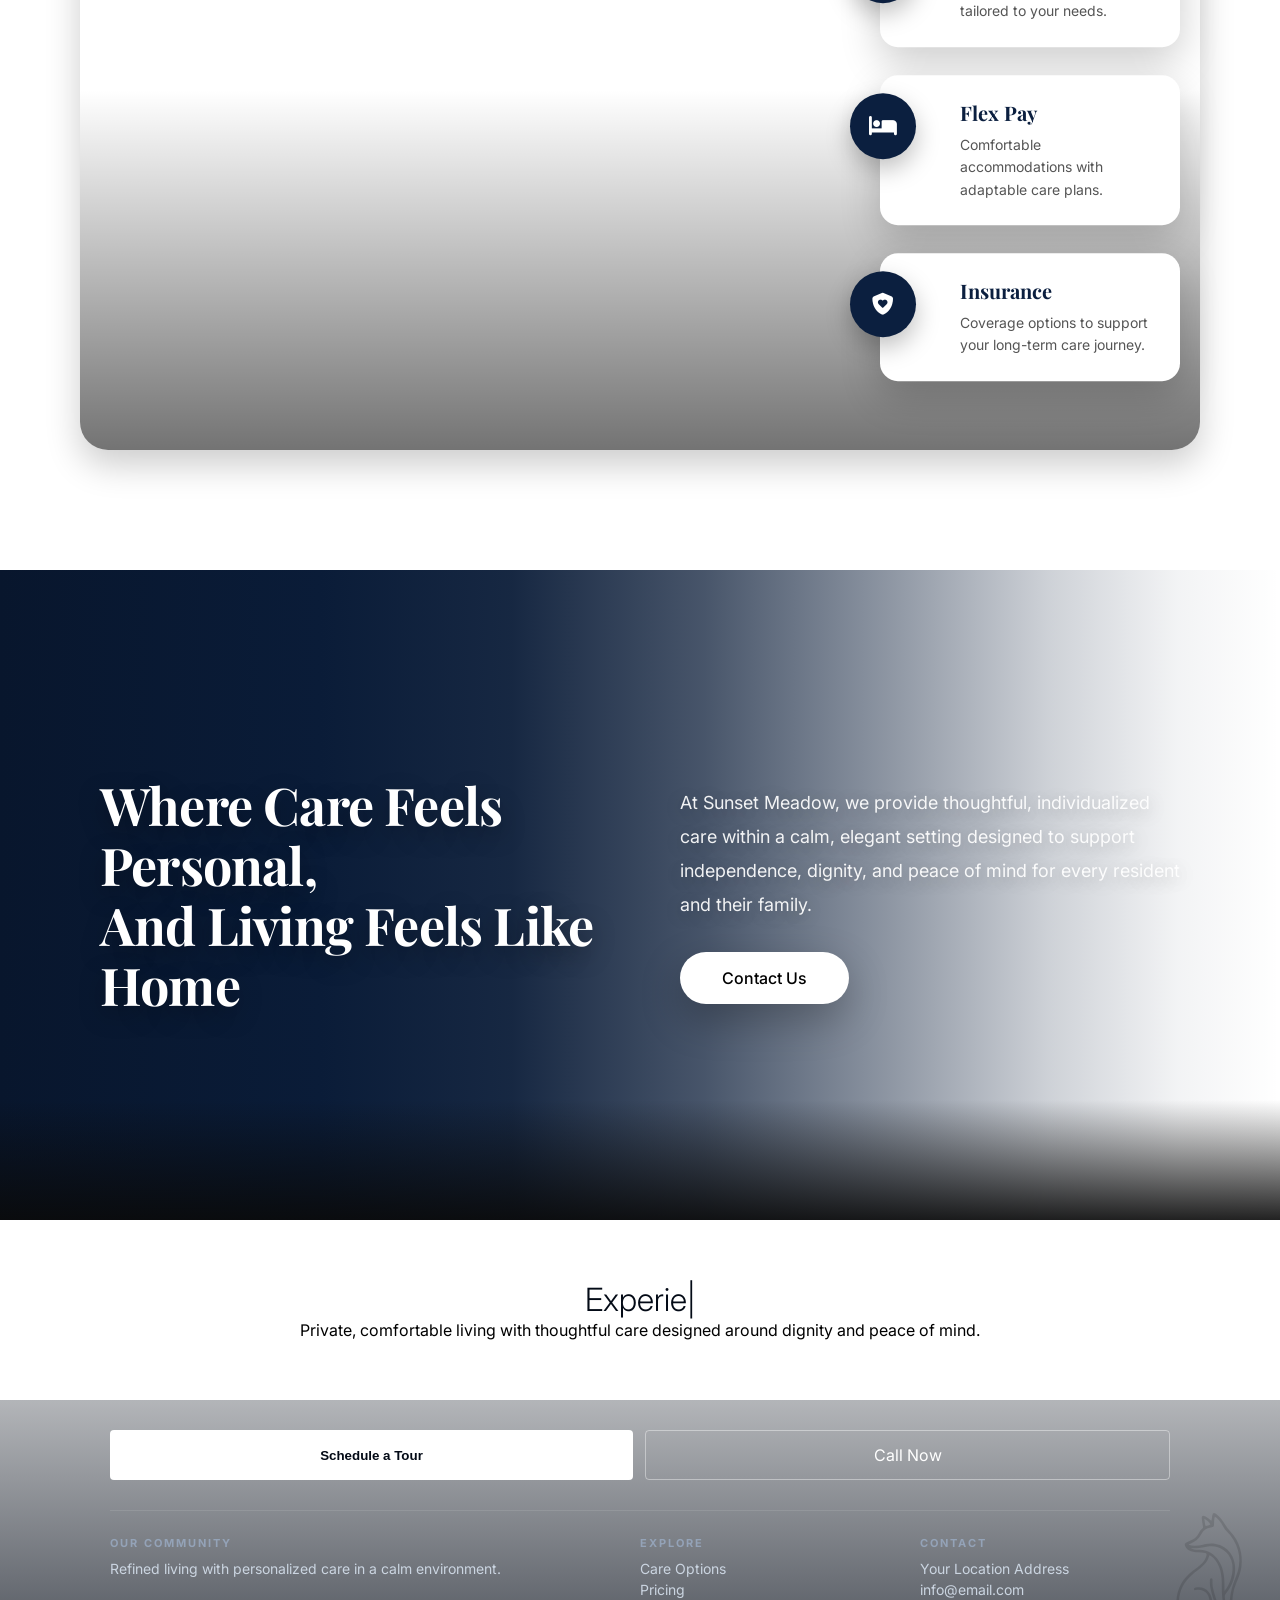
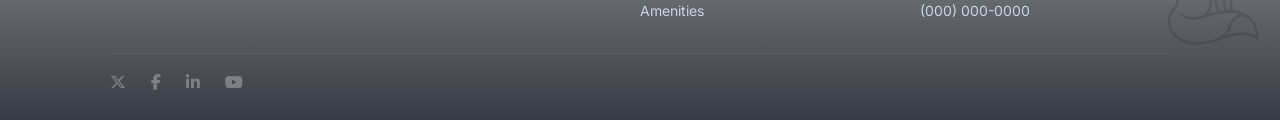
==== commit 9759c272: "Update index.html" ====
--- a/index.html
+++ b/index.html
@@ -33,7 +33,7 @@
     <div class="nav-wrapper">
       <ul class="nav-links">
         <li class="dropdown">
-          <a href="pages/resident.html" class="nav-item">Resident Experience<i class="fa-solid fa-chevron-down"></i></a>
+          <a href="resident.html" class="nav-item">Resident Experience<i class="fa-solid fa-chevron-down"></i></a>
           <ul class="dropdown-menu">
             <li><a href="#">Events</a></li>
             <li><a href="#">THE TABLE</a></li>
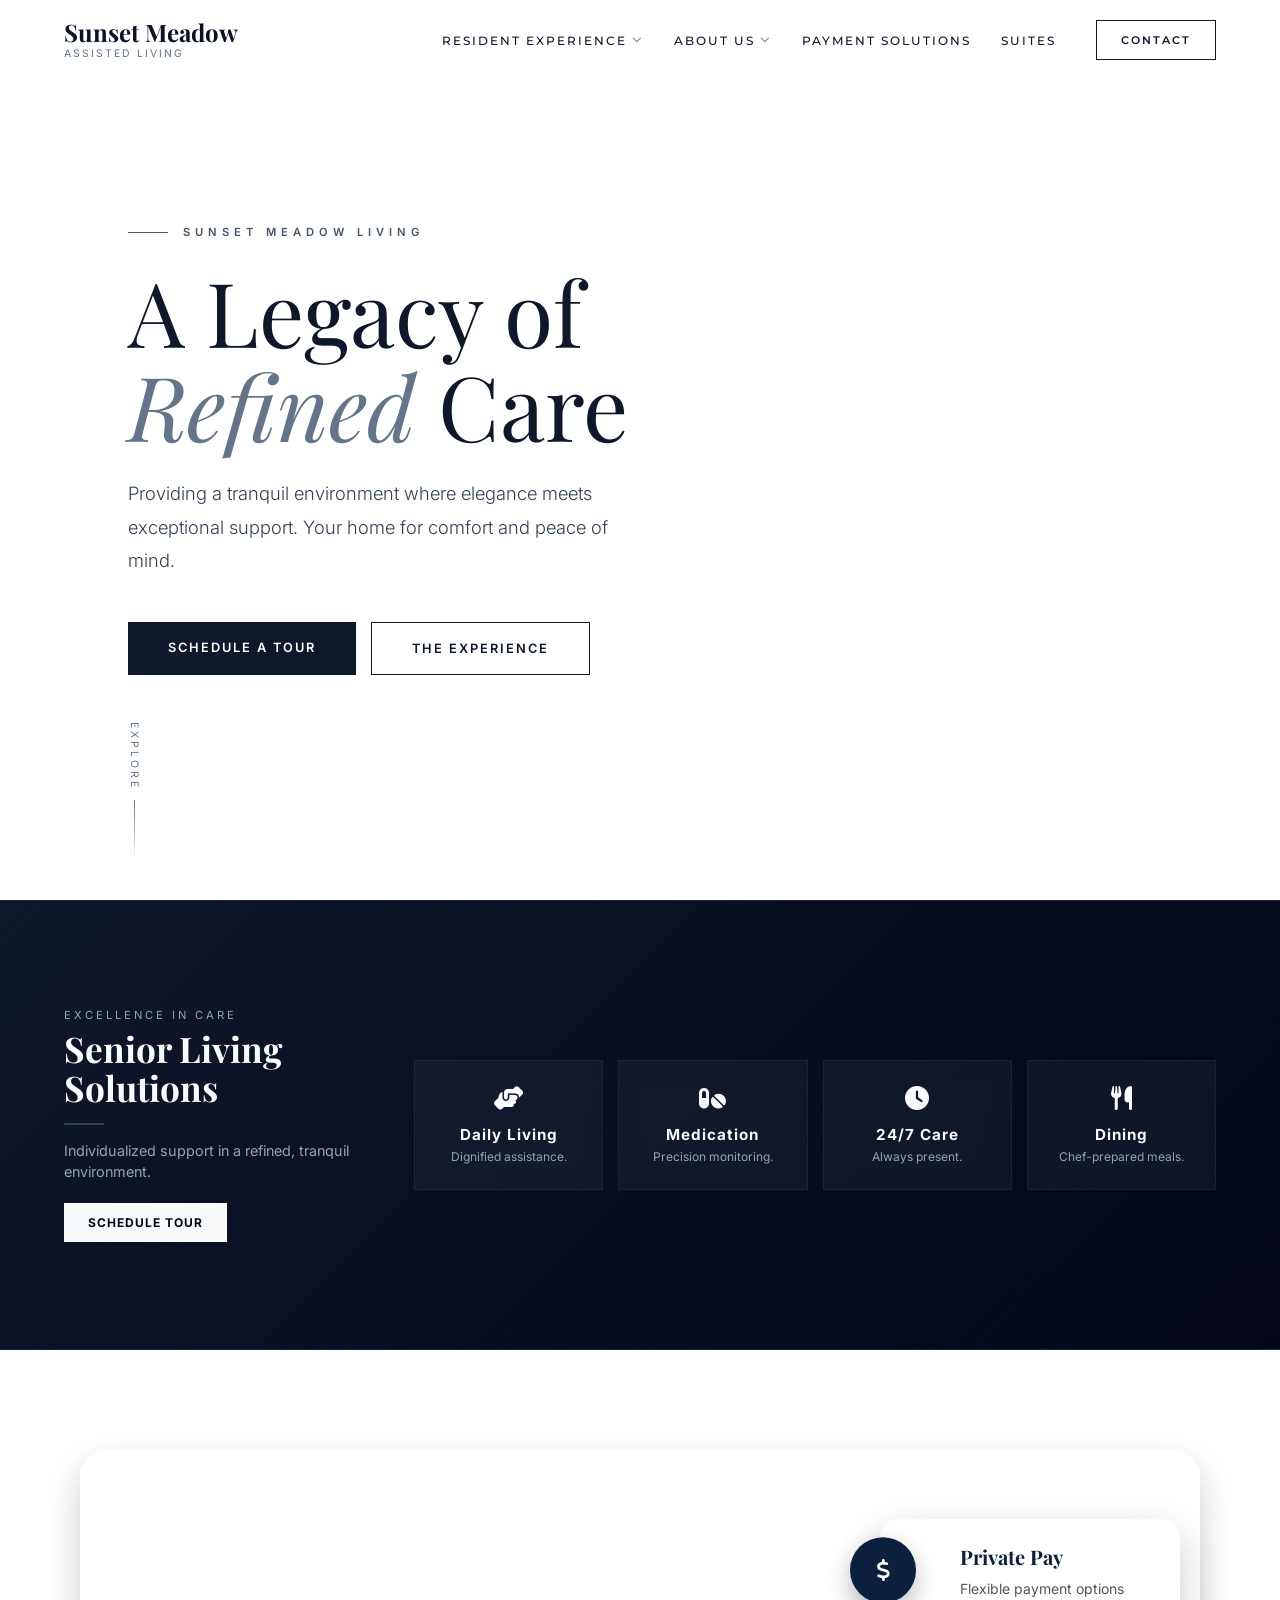
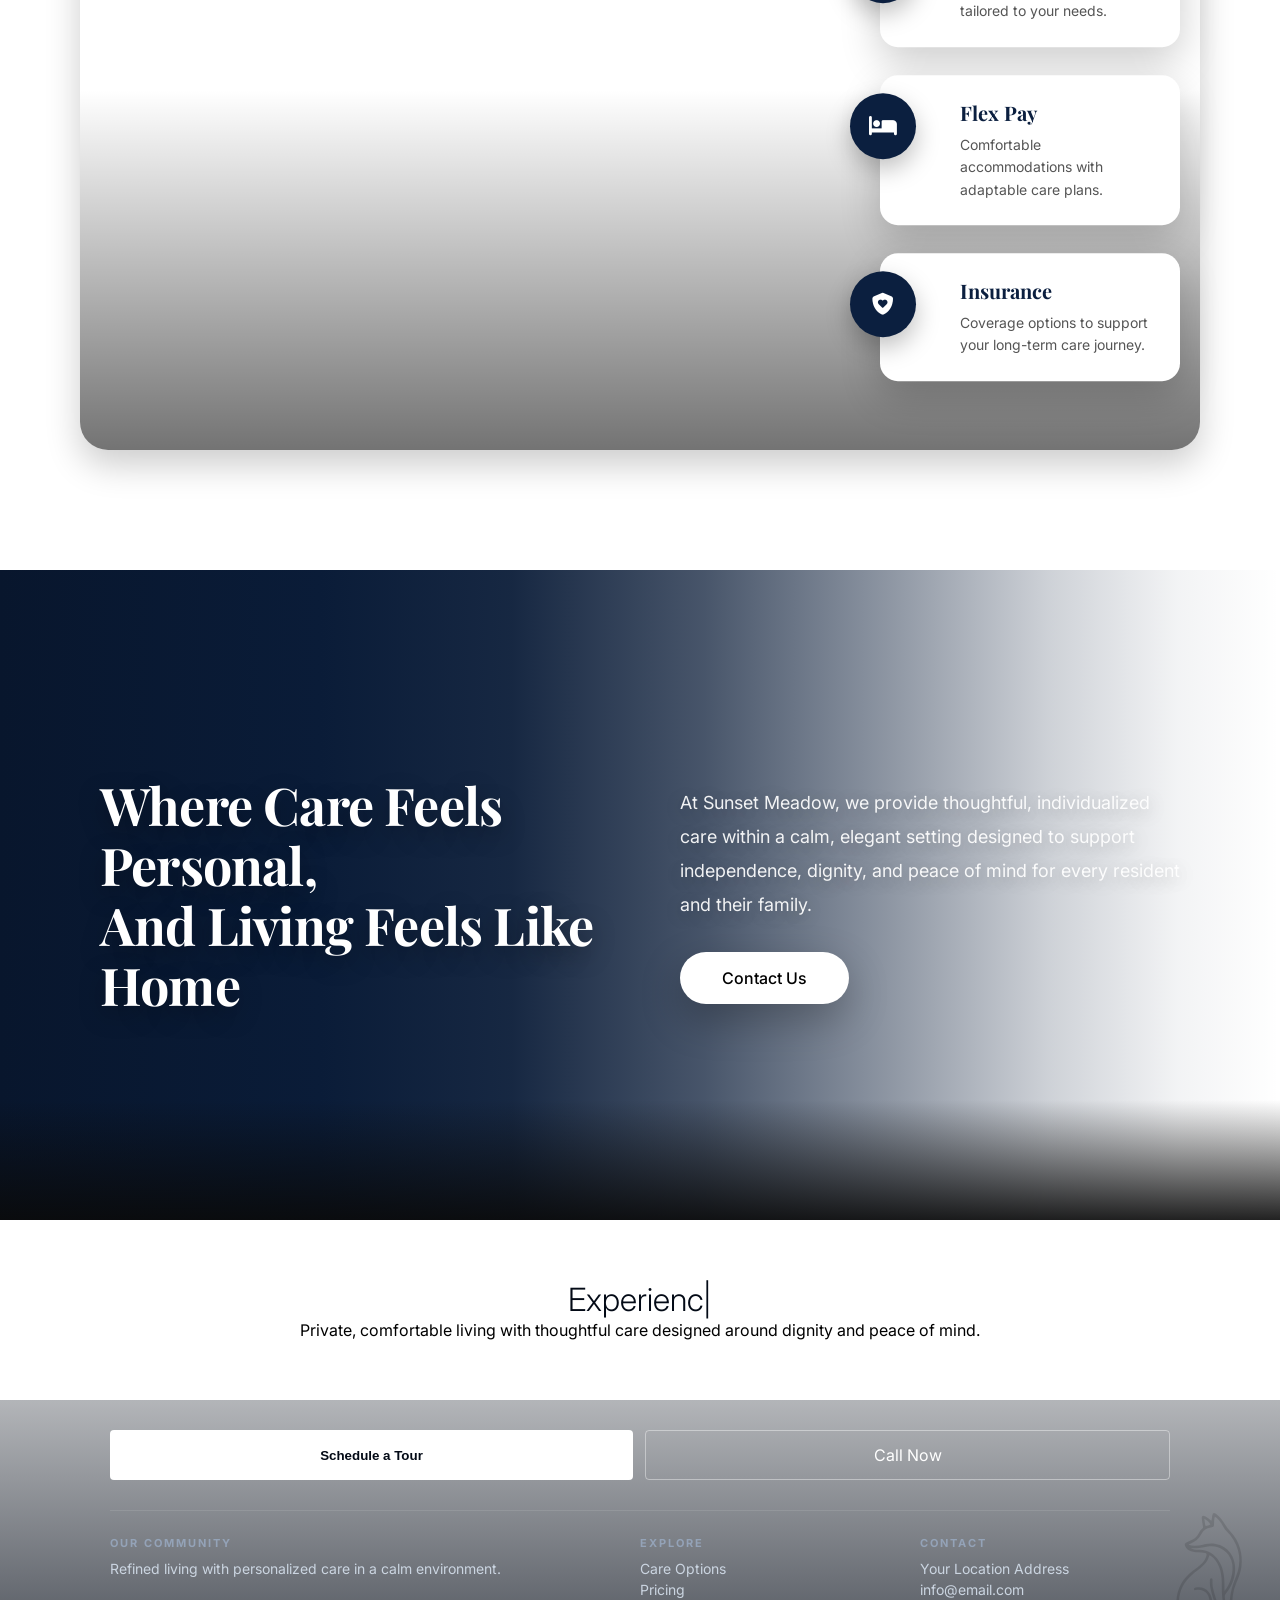
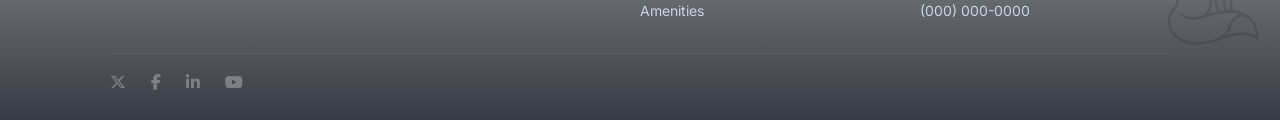
==== commit 371cc886: "Update index.html updated navy best" ====
--- a/index.html
+++ b/index.html
@@ -35,10 +35,10 @@
         <li class="dropdown">
           <a href="resident.html" class="nav-item">Resident Experience<i class="fa-solid fa-chevron-down"></i></a>
           <ul class="dropdown-menu">
-            <li><a href="#">Events</a></li>
-            <li><a href="#">THE TABLE</a></li>
-            <li><a href="#">Car Service</a></li>
-            <li><a href="#">Life Enrichment</a></li>
+            <li><a href="resident.html">Events</a></li>
+            <li><a href="resident.html">THE TABLE</a></li>
+            <li><a href="resident.html">Car Service</a></li>
+            <li><a href="resident.html">Life Enrichment</a></li>
           </ul>
         </li>
         <li class="dropdown">
@@ -70,12 +70,12 @@
     
     <div class="mobile-nav-content">
         <div class="mobile-dropdown">
-            <a href="#" class="main-link">Resident Experience <i class="fa-solid fa-chevron-down"></i></a>
+            <a href="resident.html" class="main-link">Resident Experience <i class="fa-solid fa-chevron-down"></i></a>
             <div class="sub-links">
-                <a href="#">Events</a>
-                <a href="#">The Table</a>
-                <a href="#">Car Service</a>
-                <a href="#">Life Enrichment</a>
+                <a href="resident.html">Events</a>
+                <a href="resident.html">The Table</a>
+                <a href="resident.html">Car Service</a>
+                <a href="resident.html">Life Enrichment</a>
             </div>
         </div>
 
--- a/style.css
+++ b/style.css
@@ -4,13 +4,13 @@
 
 /* perfectNAVBAR */
 
-/* --- EDITORIAL NAVBnnARpppperfectbasee --- */
+/* --- EDITORIAL NAVBnnARppppehgjhrfectbasee --- */
 /* --- EDITORIAL NAVBAR --- */
 
 
 /* --- INITuuIAL STATE (Top of page) --- */
 /* ==========================================
-   EDITORIAL SLIM NAVBAR (OUTLINE LOGO)
+   EDITORIAL SLhhIM NAVBAR (OUTLINE LjOGO)
 ============================================= */
 
 /* --- 1. HEADER CORE --- */
@@ -390,23 +390,64 @@
 }
 
 /* Specific override for About Page Hero */
+/* --- HERO ALIGNMENT: MATCHING SUITES --- */
+/* --- ABOUT PAGE HERO: SUITES CLONE --- */
+/* --- ABOUT HERO: EXACT SUITES REPLICA --- */
+
+/* --- CONSISTENT SUBPAGE HERO --- */
+/* --- ABOUT PAGE HERO: EXACT SUITES REPLICA --- */
 .hero.hero-about {
     height: 50vh; 
-    background: url("https://github.com/WhiteLeafcotton/MeadowSunSetliving/blob/main/Image%2012.jpeg?raw=true") center/cover no-repeat;
+    background: url('https://github.com/WhiteLeafcotton/MeadowSunSetliving/blob/main/Image%2014.jpeg?raw=true') center/cover no-repeat;
     background-attachment: scroll;
-    position: sticky; /* This enables the slide-over */
+    position: sticky; 
     top: 0;
-    z-index: -1; /* Pushes it back ONLY on the about page */
-}
-
-/* THE SLIDE-OVER TRIGGER (ABOUT PAGE ONLY) */
-/* This ensures other sections slide over the sticky About hero */
-.hero.hero-about ~ section,
-.hero.hero-about ~ .main-content-wrapper {
+    z-index: -1;
+    
+    /* REPOSITION TO BOTTOM LEFT */
+    display: flex;
+    align-items: flex-end;      /* Vertical: Bottom */
+    justify-content: flex-start; /* Horizontal: Left */
+    padding: 60px;               /* Ample breathing room from the corner */
+}
+
+/* ADJUSTING THE H1 FONT SIZE & COLOR TO MATCH SUITES */
+.hero.hero-about h1 {
+    margin-bottom: 0 !important;
+    font-size: 2.4rem !important;
+    text-align: left;
+    color: #1a1a1a;
+    letter-spacing: -0.5px;
+}
+
+/* UNIFYING TYPOGRAPHY (Removing the italic/serif styling as per your Suites override) */
+.hero.hero-about .italic-serif {
+    font-family: 'Inter', sans-serif !important;
+    font-style: normal !important;
+    font-weight: inherit;
+    color: inherit;
+    font-size: 1em;
+}
+
+/* MOBILE ADJUSTMENTS */
+@media (max-width: 768px) {
+    .hero.hero-about {
+        padding: 40px 25px;
+        height: 40vh;
+    }
+    .hero.hero-about h1 {
+        font-size: 1.8rem !important;
+    }
+}
+
+/* Sticky slide-over logic for About Page sections */
+.hero.hero-about ~ section {
     position: relative;
     z-index: 10;
     background: #ffffff;
 }
+/* Specific override for Suites Page Hero */
+/* Specific override for Suites Page Hero */
 /* Specific override for Suites Page Hero */
 .hero.hero-suites {
     height: 50vh; 
@@ -414,13 +455,45 @@
     background-attachment: scroll;
     position: sticky; 
     top: 0;
-    z-index: -1; /* Enables the slide-over effect */
+    z-index: -1;
+    
+    /* REPOSITION TO BOTTOM LEFT */
     display: flex;
-    align-items: center;
-    justify-content: center;
-}
-
-/* Ensure the Suites content slides over the sticky hero */
+    align-items: flex-end;      /* Vertical: Bottom */
+    justify-content: flex-start; /* Horizontal: Left */
+    padding: 60px;              /* Ample breathing room from the corner */
+}
+
+/* ADJUSTING THE H1 FONT SIZE & COLOR */
+.hero.hero-suites h1 {
+    margin-bottom: 0 !important;
+    font-size: 2.4rem !important; /* Slightly bigger, but still refined */
+    text-align: left;             /* Align text to the left */
+    color: #1a1a1a;               /* Matches your primary dark text color */
+    letter-spacing: -0.5px;       /* Keeps the larger text looking tight and professional */
+}
+
+/* UNIFYING "SUITES" STYLING */
+.hero.hero-suites .italic-serif {
+    font-family: 'Inter', sans-serif !important; /* Matches your primary body font */
+    font-style: normal !important;               /* No more slant */
+    font-weight: inherit;                        /* Matches the H1 weight */
+    color: inherit;                              /* Forces it to be the same color as the rest of the H1 */
+    font-size: 1em;                              /* Same size as the surrounding text */
+}
+
+/* MOBILE ADJUSTMENTS: Scale down for smaller screens */
+@media (max-width: 768px) {
+    .hero.hero-suites {
+        padding: 40px 25px;       /* Tighter padding for mobile */
+        height: 40vh;             /* Slightly shorter hero on mobile */
+    }
+    .hero.hero-suites h1 {
+        font-size: 1.8rem !important;
+    }
+}
+
+/* Sticky slide-over logic remains the same */
 .hero.hero-suites ~ section,
 .hero.hero-suites ~ .blueprint-portal,
 .hero.hero-suites ~ .mobile-narrative-card {
@@ -428,7 +501,117 @@
     z-index: 10;
     background: #ffffff;
 }
-
+/* Specific override for Resident Page Hero */
+/* Specific override for Resident Page Hero */
+/* Specific override for Resident Page Hero */
+.hero.hero-resident {
+    height: 50vh; 
+    background: url("https://github.com/WhiteLeafcotton/MeadowSunSetliving/blob/main/Image%2012.jpeg?raw=true") center/cover no-repeat;
+    background-attachment: scroll;
+    position: sticky; 
+    top: 0;
+    z-index: -1;
+    
+    /* REPOSITION TO BOTTOM LEFT - Matches About/Suites */
+    display: flex;
+    align-items: flex-end;      /* Vertical: Bottom */
+    justify-content: flex-start; /* Horizontal: Left */
+    padding: 60px;               /* Consistent breathing room */
+}
+
+/* ADJUSTING THE H1 FONT SIZE & COLOR */
+.hero.hero-resident h1 {
+    margin-bottom: 0 !important;
+    font-size: 2.4rem !important;
+    text-align: left;
+    color: #1a1a1a;
+    letter-spacing: -0.5px;
+}
+
+/* UNIFYING TYPOGRAPHY */
+.hero.hero-resident .italic-serif {
+    font-family: 'Inter', sans-serif !important;
+    font-style: normal !important;
+    font-weight: inherit;
+    color: inherit;
+    font-size: 1em;
+}
+
+/* MOBILE ADJUSTMENTS */
+@media (max-width: 768px) {
+    .hero.hero-resident {
+        padding: 40px 25px;
+        height: 40vh;
+    }
+    .hero.hero-resident h1 {
+        font-size: 1.8rem !important;
+    }
+}
+
+/* Sticky slide-over logic for Resident Page sections */
+.hero.hero-resident ~ section,
+.hero.hero-resident ~ .admissions-journey,
+.hero.hero-resident ~ .magazine-editorial,
+.hero.hero-resident ~ .stewardship-directory {
+    position: relative;
+    z-index: 10;
+    background: #ffffff;
+}
+
+
+
+/* Specific override for Payment Page Hero */
+/* Specific override for Payment Page Hero */
+.hero.hero-payment {
+    /* Add 'auto' and remove 'scroll' to test if the position:sticky is fighting the background */
+    background: url('https://github.com/WhiteLeafcotton/MeadowSunSetliving/blob/main/Image%2011.jpeg?raw=true') center/cover no-repeat !important;
+    height: 50vh; 
+    position: sticky; 
+    top: 0;
+    z-index: -1;
+    display: flex;
+    align-items: flex-end;
+    justify-content: flex-start;
+    padding: 60px;
+}
+
+/* ADJUSTING THE H1 FONT SIZE & COLOR - Exact Match */
+.hero.hero-payment h1 {
+    margin-bottom: 0 !important;
+    font-size: 2.4rem !important;
+    text-align: left;
+    color: #1a1a1a;
+    letter-spacing: -0.5px;
+}
+
+/* UNIFYING TYPOGRAPHY - Removing slant/serif */
+.hero.hero-payment .italic-serif {
+    font-family: 'Inter', sans-serif !important;
+    font-style: normal !important;
+    font-weight: inherit;
+    color: inherit;
+    font-size: 1em;
+}
+
+/* MOBILE ADJUSTMENTS - Exact Match */
+@media (max-width: 768px) {
+    .hero.hero-payment {
+        padding: 40px 25px;
+        height: 40vh;
+    }
+    .hero.hero-payment h1 {
+        font-size: 1.8rem !important;
+    }
+}
+
+/* Sticky slide-over logic for Payment Page sections */
+.hero.hero-payment ~ section,
+.hero.hero-payment ~ .payment-solutions,
+.hero.hero-payment ~ .rates-grid {
+    position: relative;
+    z-index: 10;
+    background: #ffffff;
+}
 /* --- THE REST IS YOUR ORIGINAL DESIGN CODE --- */
 
 .hero-light-overlay {
@@ -1856,183 +2039,6 @@
    ULTIMATE VOGUE EDITORIAL SYSTEM
 ============================================= */
 
-/* 1. THE MAIN CONTAINER */
-.magazine-editorial {
-    position: relative;
-    padding: 60px 0 0 0; /* Remove bottom padding entirely */
-    background: #ffffff;
-    overflow: visible; /* Allows the blue to slide in properly */
-}
-/* If the space below her becomes too large because she moved up, 
-   add this to pull the next section up too: */
-.magazine-editorial {
-    margin-bottom: -120px; 
-}
-
-
-/* 4. THE ROW SPACING */
-.editorial-row {
-    display: grid;
-    grid-template-columns: repeat(12, 1fr);
-    gap: 20px;
-    margin-bottom: 0; /* Ensures no gap between top and bottom rows */
-}
-
-.fox-bg {
-    position: absolute;
-    top: 50%;
-    left: 50%;
-    transform: translate(-50%, -50%);
-    width: 600px;
-    opacity: 0.02;
-    z-index: 0;
-    pointer-events: none;
-}
-
-.editorial-wrapper {
-    max-width: 1200px;
-    margin: 0 auto;
-    padding: 0 40px;
-    position: relative;
-    z-index: 10;
-}
-
-
-
-/* VISION (Top Left) */
-.vision-box {
-    grid-column: span 6;
-    align-self: start;
-}
-
-
-
-/* 1. This controls the gap BETWEEN the Title and the Paragraph */
-.magazine-title {
-    font-family: 'Playfair Display', serif !important;
-    font-size: 3.5rem;
-    line-height: 1;
-    color: #0f172a;
-    /* CHANGE THIS: The 15px is the gap below the title. 
-       Lower it to 5px or 0 to close the gap. */
-    margin: 15px 0 5px 0; 
-}
-
-.magazine-para {
-    font-family: 'Inter', sans-serif !important;
-    font-size: 1rem;
-    line-height: 1.8;
-    color: #475569;
-    max-width: 480px;
-}
-
-/* PHOTO FRAMES (Fixed Aspect Ratio) */
-.photo-frame {
-    width: 400px; /* Reduced to fit better on screen */
-    height: 520px;
-    background: #f8fafc;
-    overflow: hidden;
-}
-
-.photo-frame img {
-    width: 100%;
-    height: 100%;
-    object-fit: cover;
-}
-
-/* JULIANNE (Top Right) */
-.julianne {
-    grid-column: 8 / span 5;
-    position: relative;
-}
-
-/* ELEANOR (Bottom Stagger) */
-.eleanor {
-    grid-column: 2 / span 6;
-    position: relative;
-}
-
-/* OVERLAP TYPOGRAPHY */
-.label-stack {
-    position: absolute;
-    bottom: -40px; /* Pulls text onto the bottom edge of photo */
-    width: 100%;
-    z-index: 20;
-}
-
-.name-label {
-    font-family: 'Playfair Display', serif !important;
-    font-size: 3.8rem;
-    line-height: 0.85;
-    color: #0f172a;
-    margin-bottom: 20px;
-}
-
-.hero-size {
-    font-size: 5rem;
-}
-
-/* BIO COLUMNS */
-.bio-col {
-    max-width: 280px;
-    padding: 0 20px;
-}
-
-.border-left { border-left: 1px solid #c5a059; }
-.border-right { border-right: 1px solid #c5a059; margin-left: auto; }
-
-.right-align { text-align: right; right: -40px; }
-.left-align { text-align: left; left: 320px; bottom: 40px; }
-
-/* SHARED BRANDING */
-.gold-eyebrow { font-family: 'Inter', sans-serif; color: #c5a059; text-transform: uppercase; letter-spacing: 5px; font-size: 0.7rem; font-weight: 600; }
-.role-tag { font-family: 'Inter', sans-serif; font-size: 0.6rem; text-transform: uppercase; letter-spacing: 3px; color: #c5a059; display: block; margin-bottom: 8px; }
-.mini-bio { font-family: 'Inter', sans-serif; font-size: 0.85rem; line-height: 1.6; color: #334155; }
-.italic { font-style: italic; }
-.bold { font-weight: 700; color: #0f172a; }
-
-/* MOBILE RESPONSIVE */
-@media (max-width: 900px) {
-    .editorial-row { display: block; }
-    .photo-frame { width: 100%; height: 400px; margin-bottom: 20px; }
-    .label-stack { position: static; margin-top: -20px; text-align: left !important; }
-    .bio-col { border: none !important; padding: 0 !important; max-width: 100%; }
-    .name-label { font-size: 3rem !important; }
-}
-
-/* Target Eleanor's row individually */
-/* This is the most reliable way to move her up */
-.bottom-row.eleanor-adjust {
-    transform: translateY(-250px);
-    /* This "collapses" the ghost space Eleanor left behind */
-    margin-bottom: -250px; 
-    position: relative;
-    z-index: 2;
-}
-
-
-
-/* --- ADJUSTING TEXT FOR THE SMALLER ABOUT HERO --- */
-
-/* Targets the main heading on the About page */
-.hero.hero-about h1 {
-    font-size: 2.5rem; /* Reduced from the standard hero size */
-    line-height: 1.1;
-    margin-bottom: 15px;
-}
-
-/* Targets the paragraph text on the About page */
-.hero.hero-about p {
-    font-size: 1rem; /* Slightly smaller for a cleaner look */
-    max-width: 600px; /* Keeps the text from stretching too wide */
-    margin: 0 auto;  /* Centers the paragraph */
-}
-
-/* Reduces the spacing of the badge area */
-.hero.hero-about .hero-badge {
-    margin-bottom: 10px;
-    transform: scale(0.9); /* Makes the badge 10% smaller */
-}
 
 
 
@@ -2924,30 +2930,31 @@
 
 /* --- TIER HOVER ENGINE --- */
 /* --- HIGH-END ANIMATION ENGINE --- */
-.reveal-up {
-    opacity: 0;
-    transform: translateY(30px);
-    transition: opacity 1.2s ease, transform 1.2s cubic-bezier(0.16, 1, 0.3, 1);
-}
-
+/* --- AMBIENT REVEAL: NOW VISIBLE ON LOAD --- */
+/* --- AMBIENT REVEAL: NOW INSTANTLY VISIBLE --- */
+.reveal-up, .reveal-left {
+    opacity: 1 !important;      /* Forces visibility */
+    transform: translateY(0) !important; /* Forces correct position */
+    visibility: visible !important;
+    transition: none !important; /* Removes the 1.2s delay */
+}
+
+/* This is now just a backup */
 .is-visible {
     opacity: 1 !important;
     transform: translateY(0) !important;
 }
 
-/* --- THE TIER HOVER LOGIC --- */
-/* We apply the hover to the inner content so it doesn't fight the reveal-up */
-/* --- TIER HOVER & COLOR ENGINE --- */
 /* --- THE FIXED TIER ENGINE --- */
 .tier-v3 { 
+    opacity: 1 !important;      /* Ensure the cards aren't invisible */
     transition: all 0.5s cubic-bezier(0.16, 1, 0.3, 1);
     cursor: pointer;
     background: #ffffff; 
     border: 1px solid #e2e8f0;
     position: relative;
-    z-index: 1;
-}
-
+    z-index: 5;                 /* Slightly higher to stay above the hero */
+}
 
 
 
@@ -3432,7 +3439,7 @@
 /* --- FULL VERTICAL STACK MOBILE VIEW --- */
 /* --- CLEAN VERTICAL MOBILE VIEW (FIXED PHOTO SIZE) --- */
 /* --- REFINED SMALLER PHOTO MOBILE VIEW --- */
-/* --- REFINED VERTICAL MOBILE VIEW --- */
+/* --- REFINED VERTICAL MOBgILE VIEW --- */
 /* --- REFINED "GHOST" ANNOTATION MOBILE VIEW --- */
 /* --- CLEAN GHOST SPROUTS (FIXED ALIGNMENT) --- */
 /* --- FIXED VERTICAL SPROUTS MOBILE VIEW --- */
